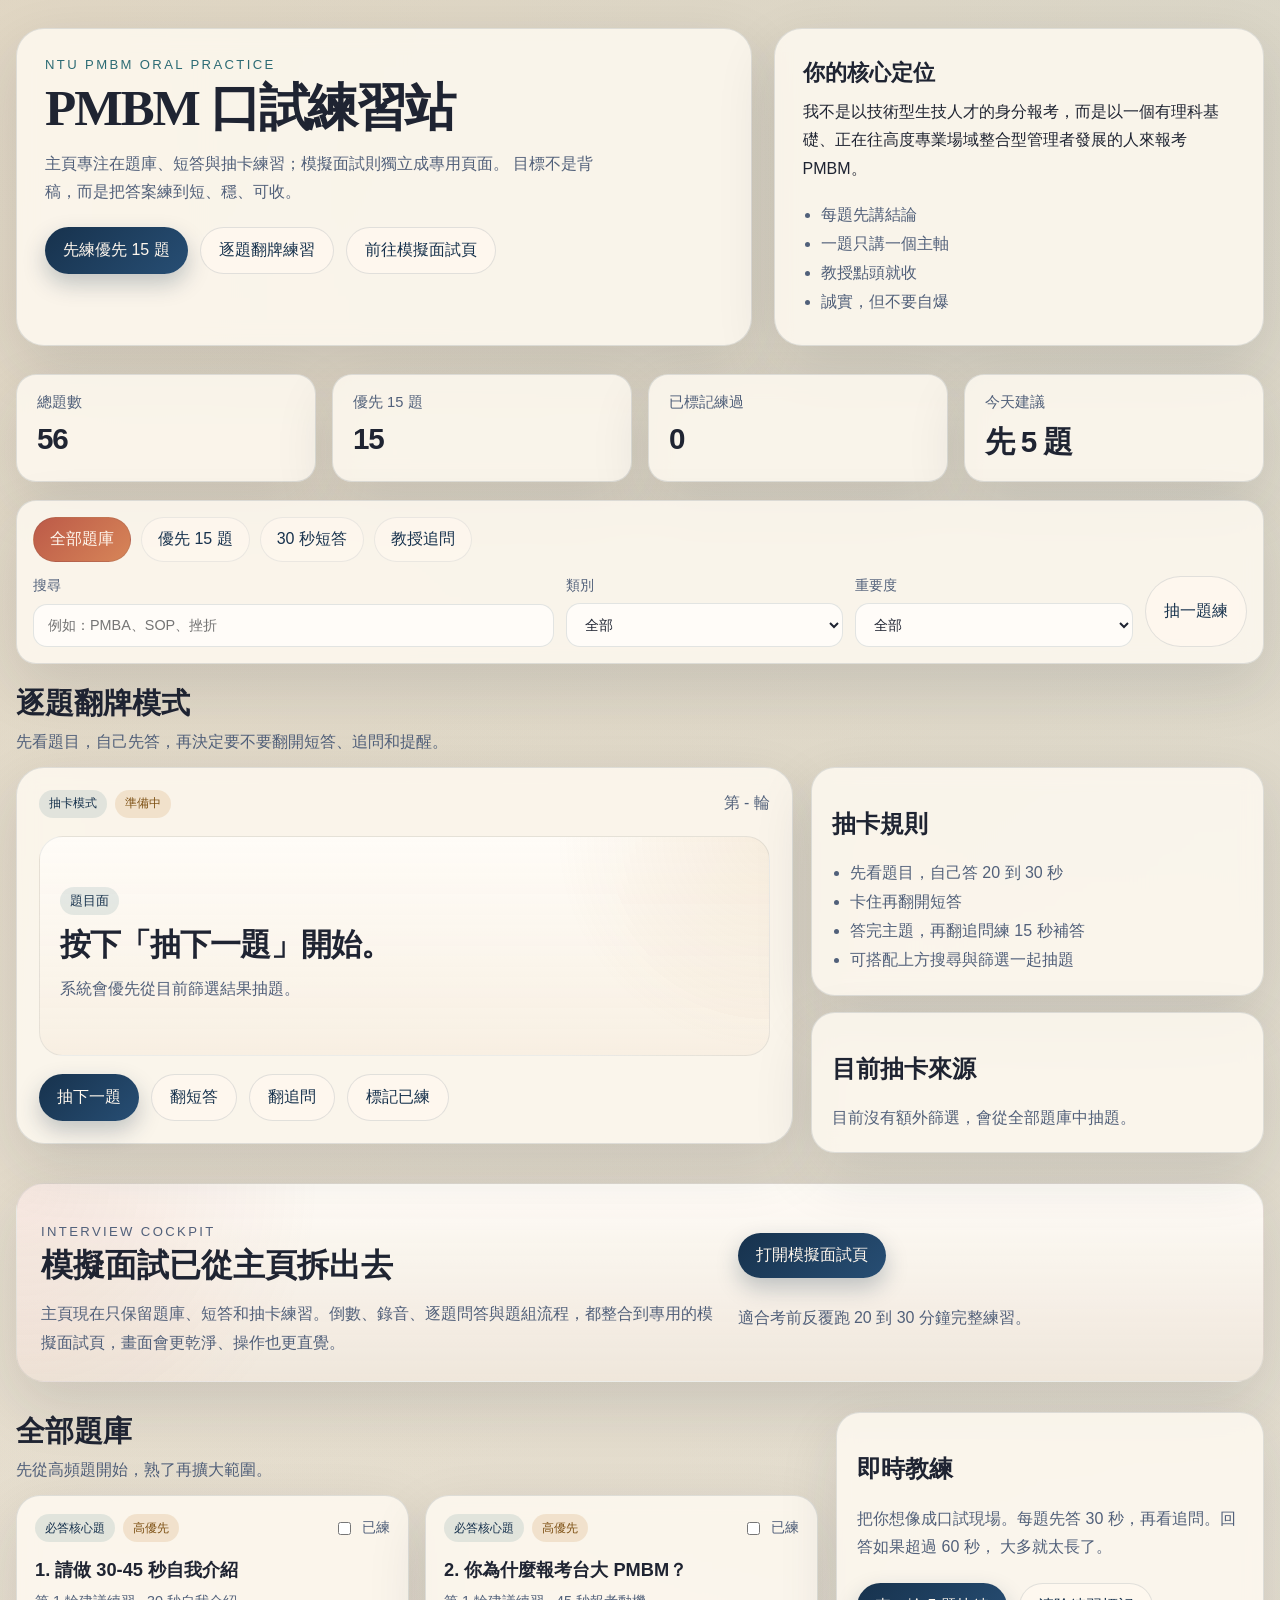
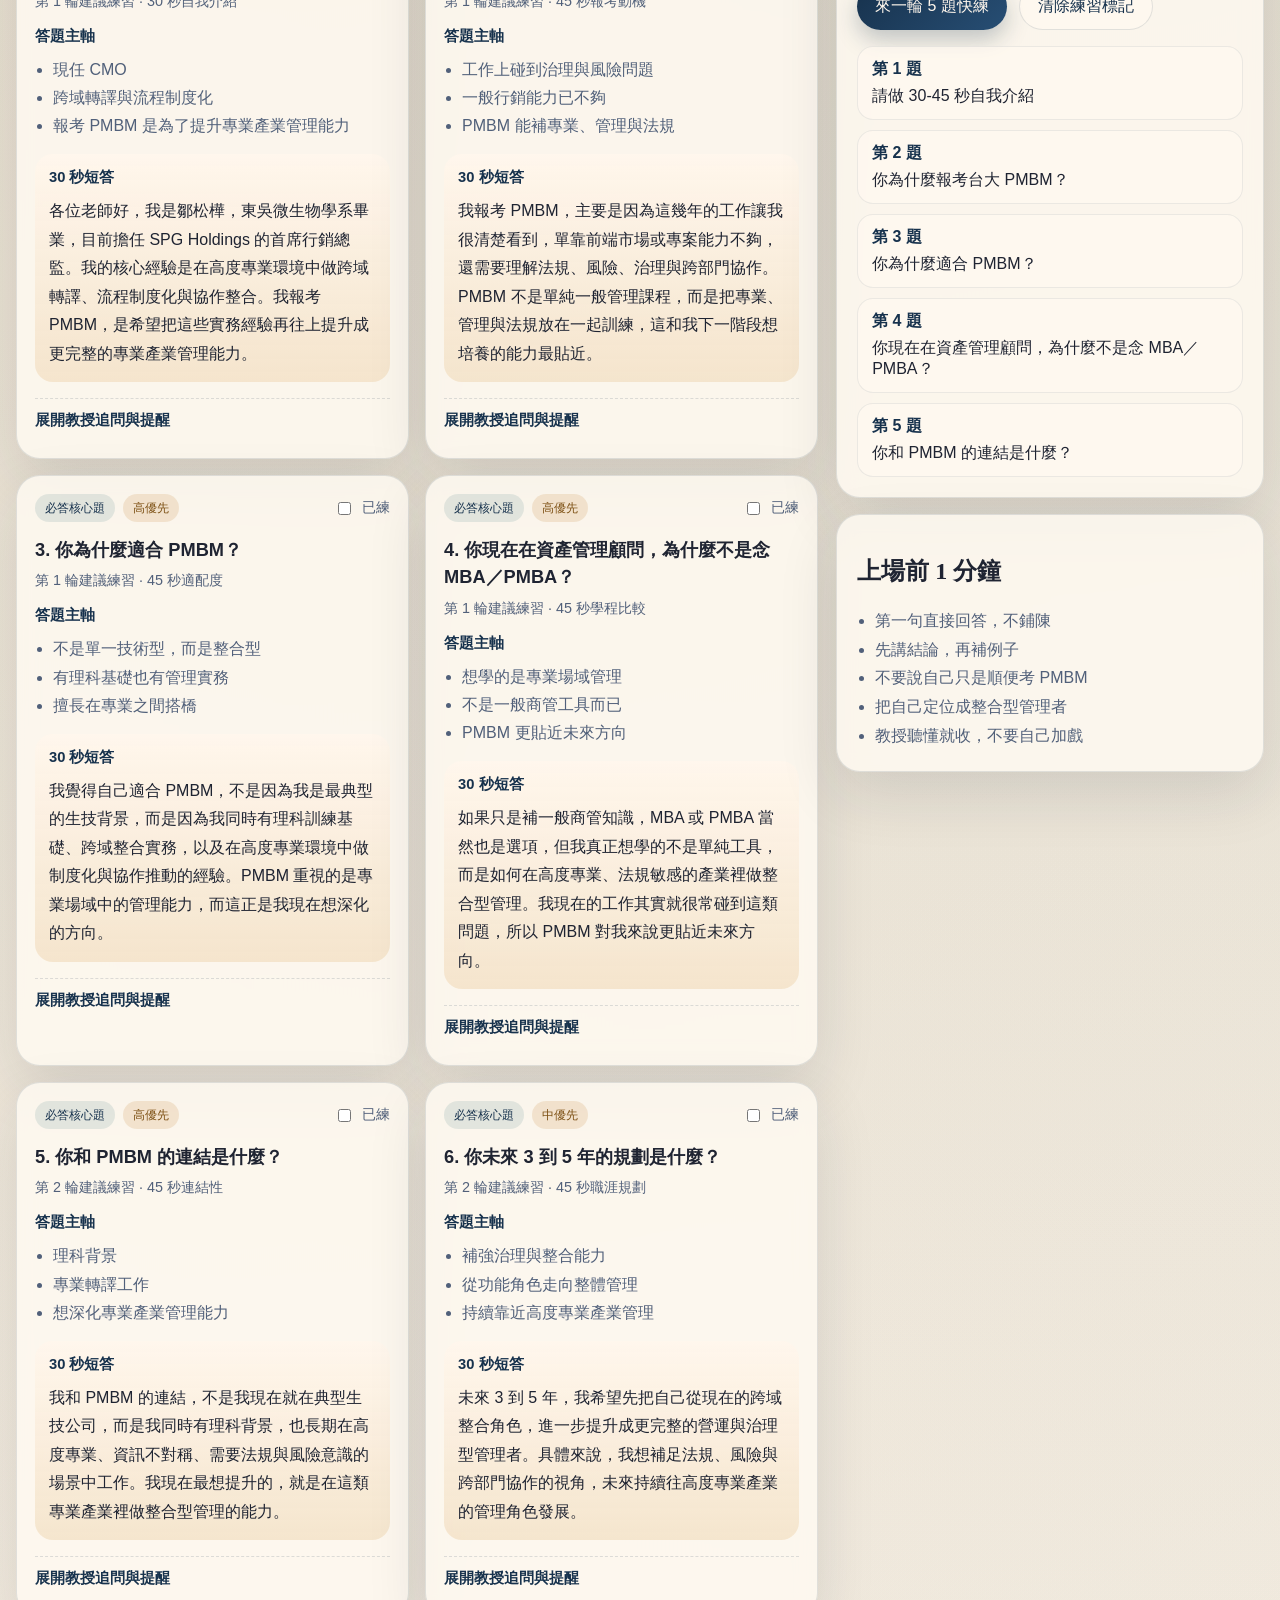
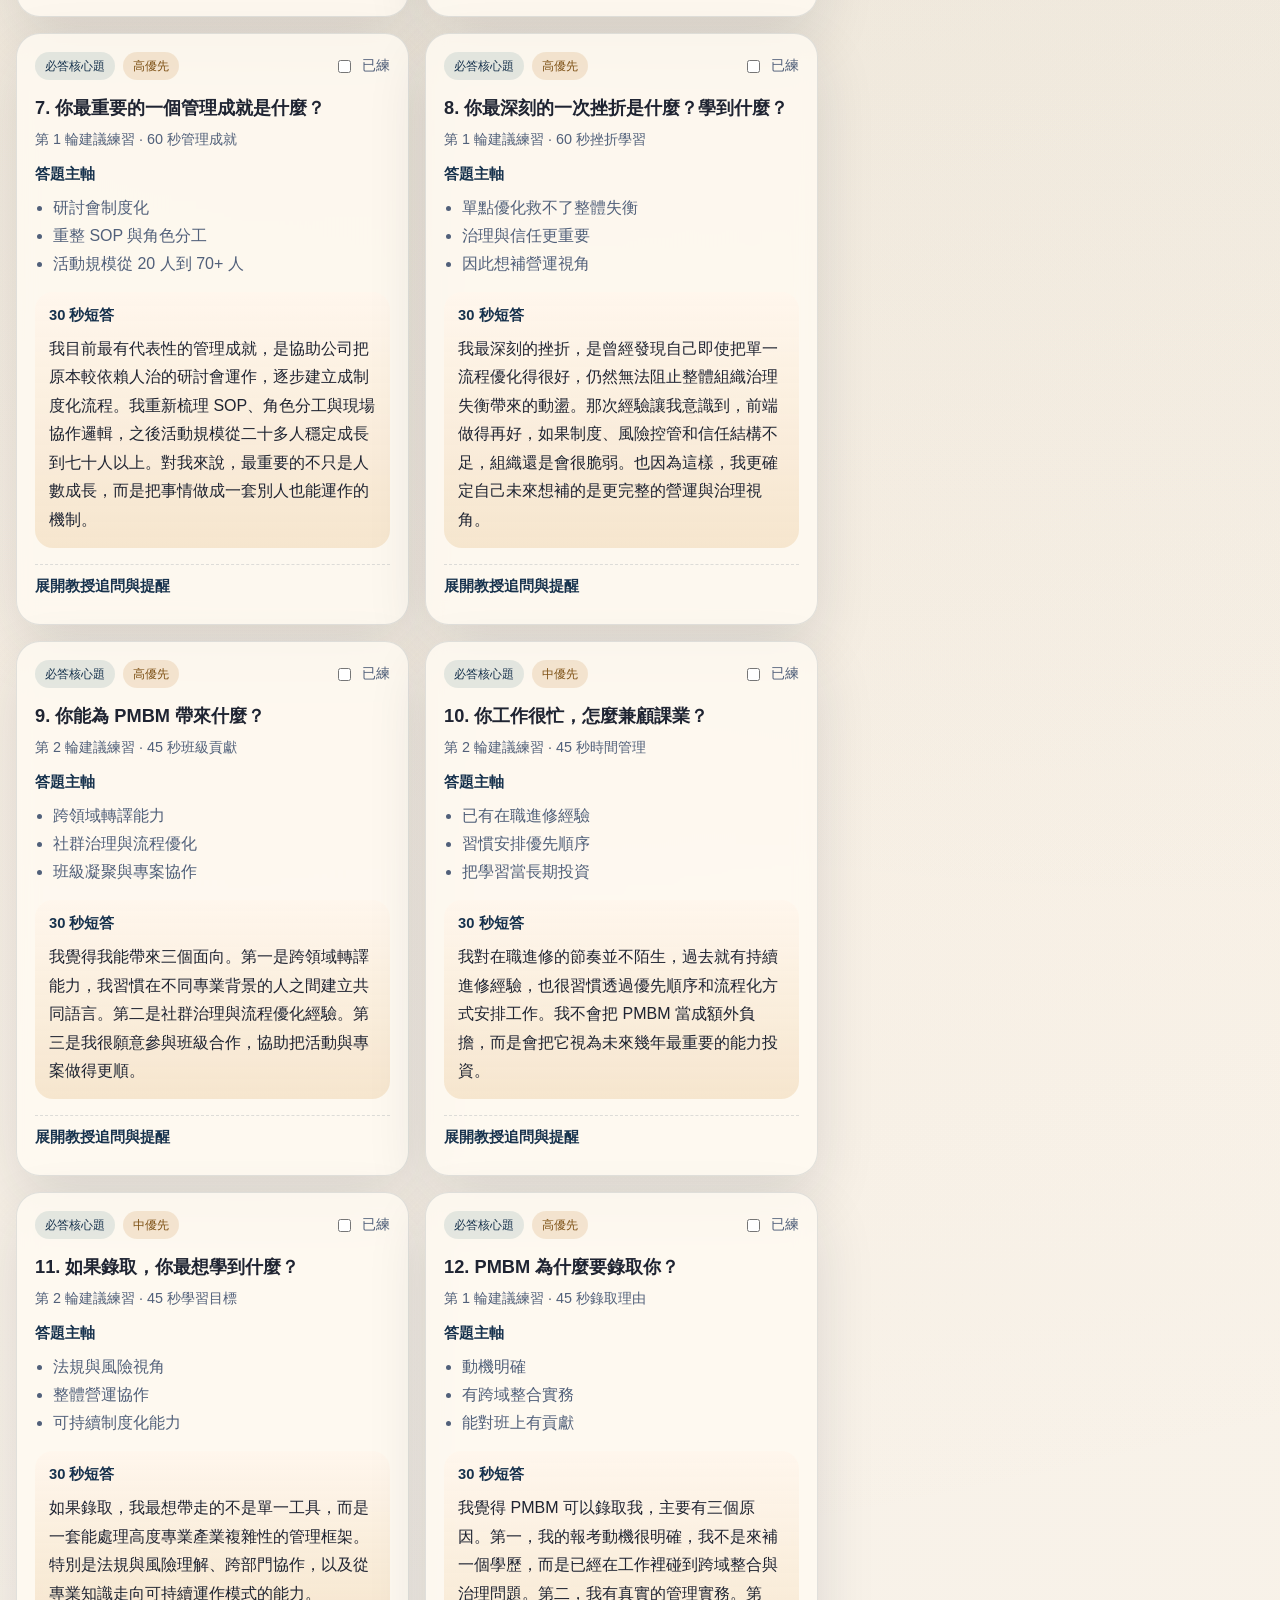
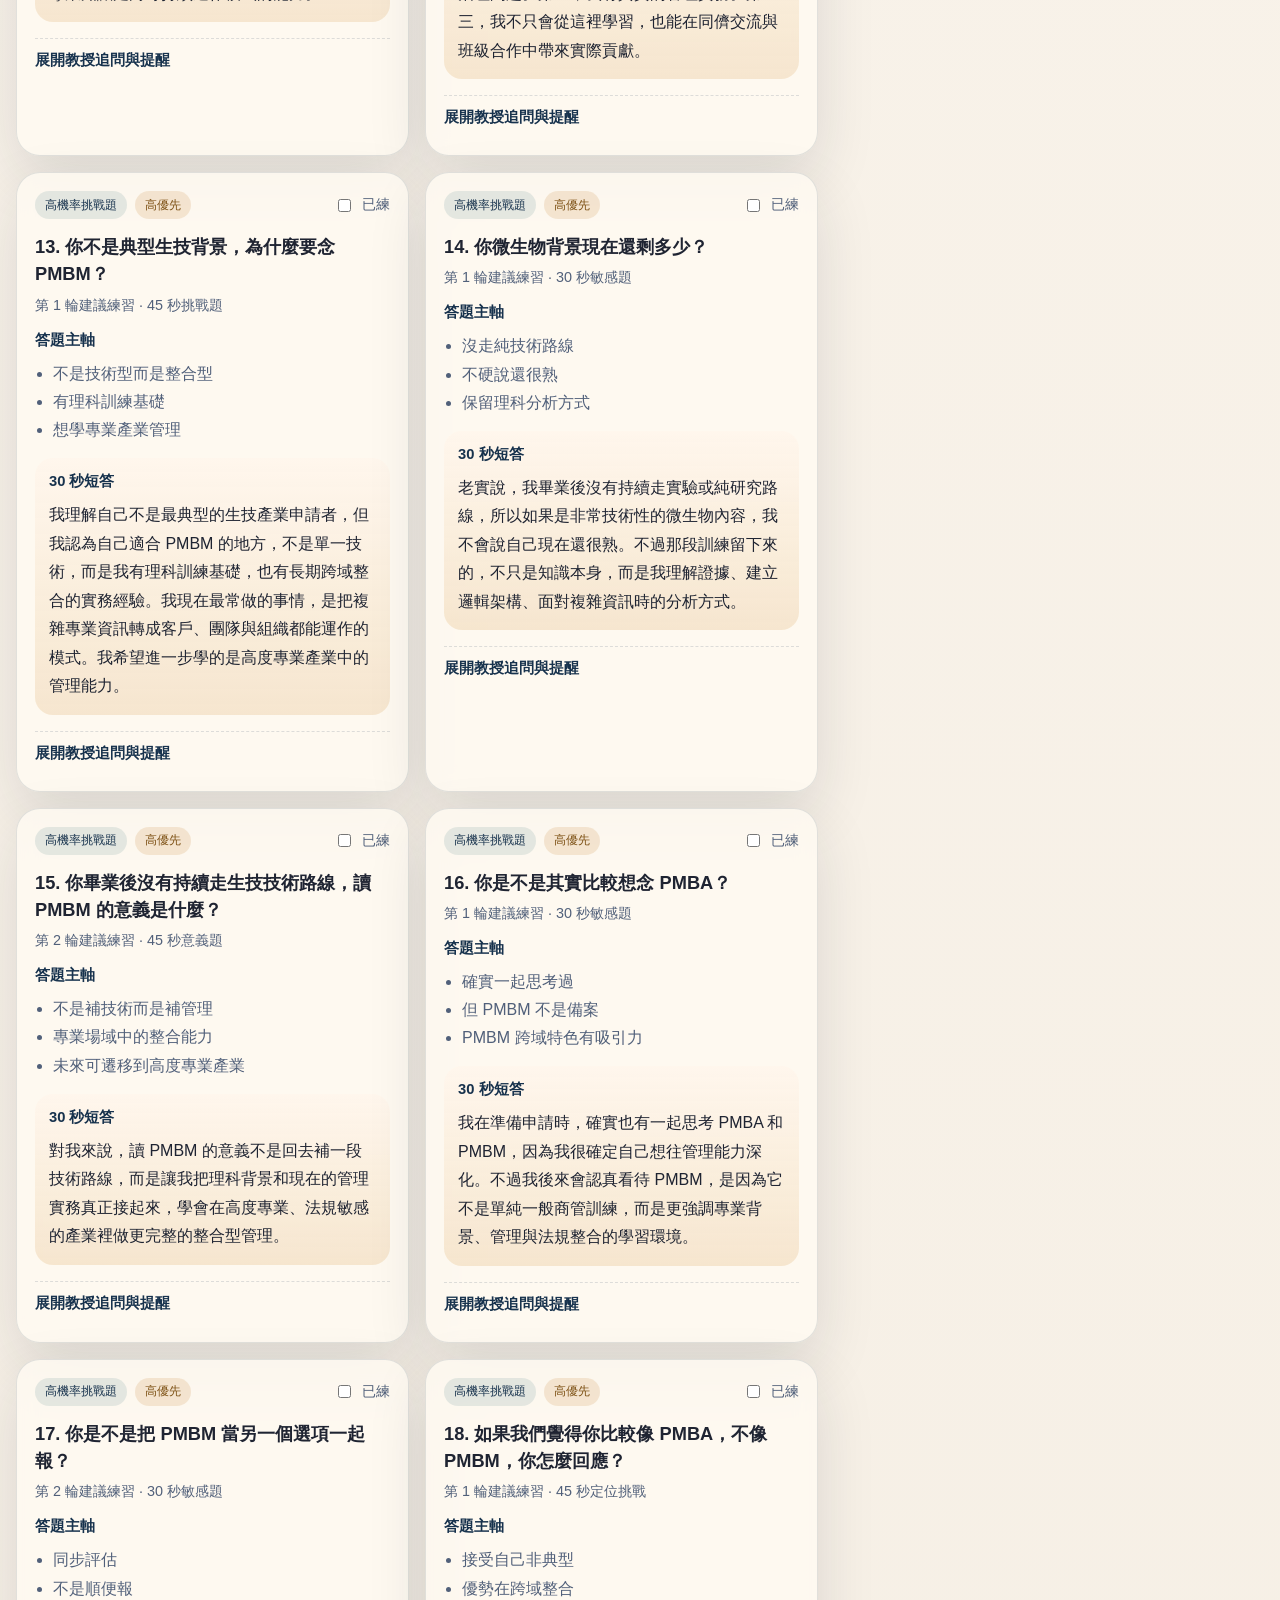
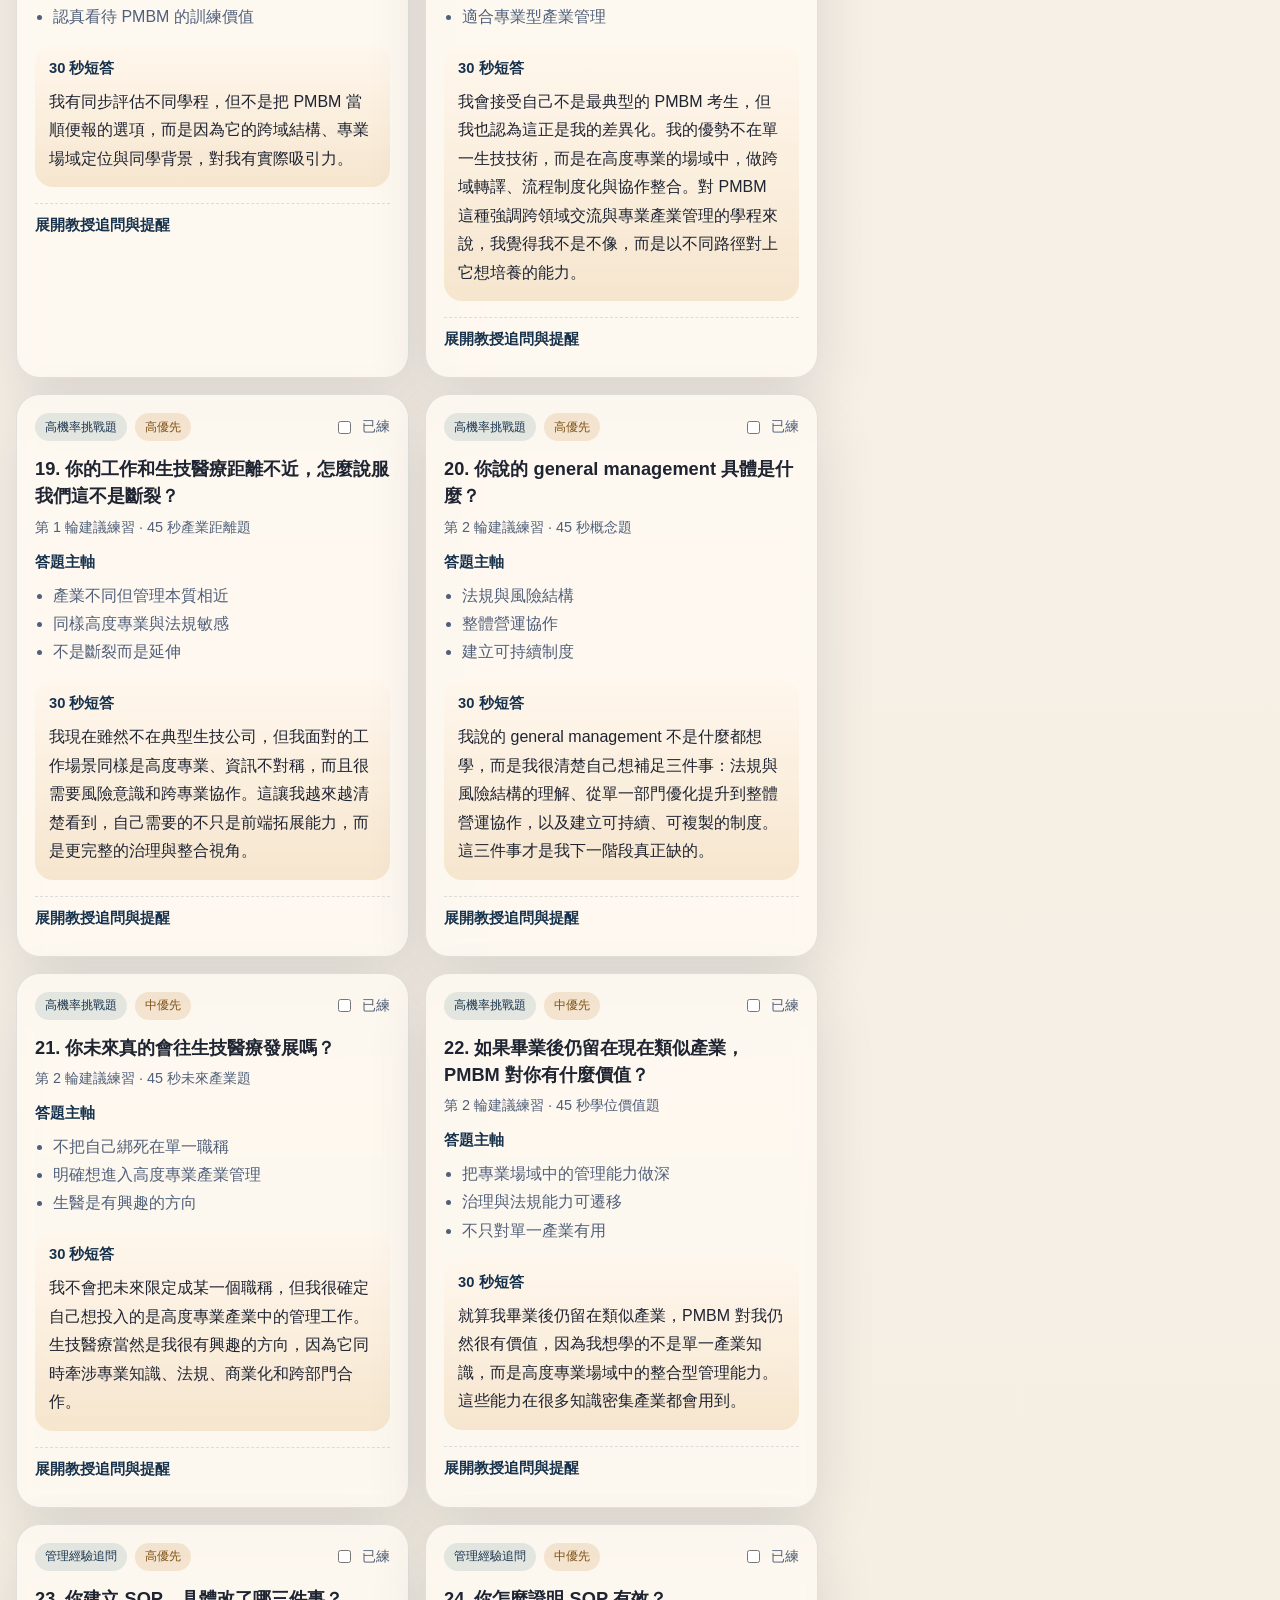
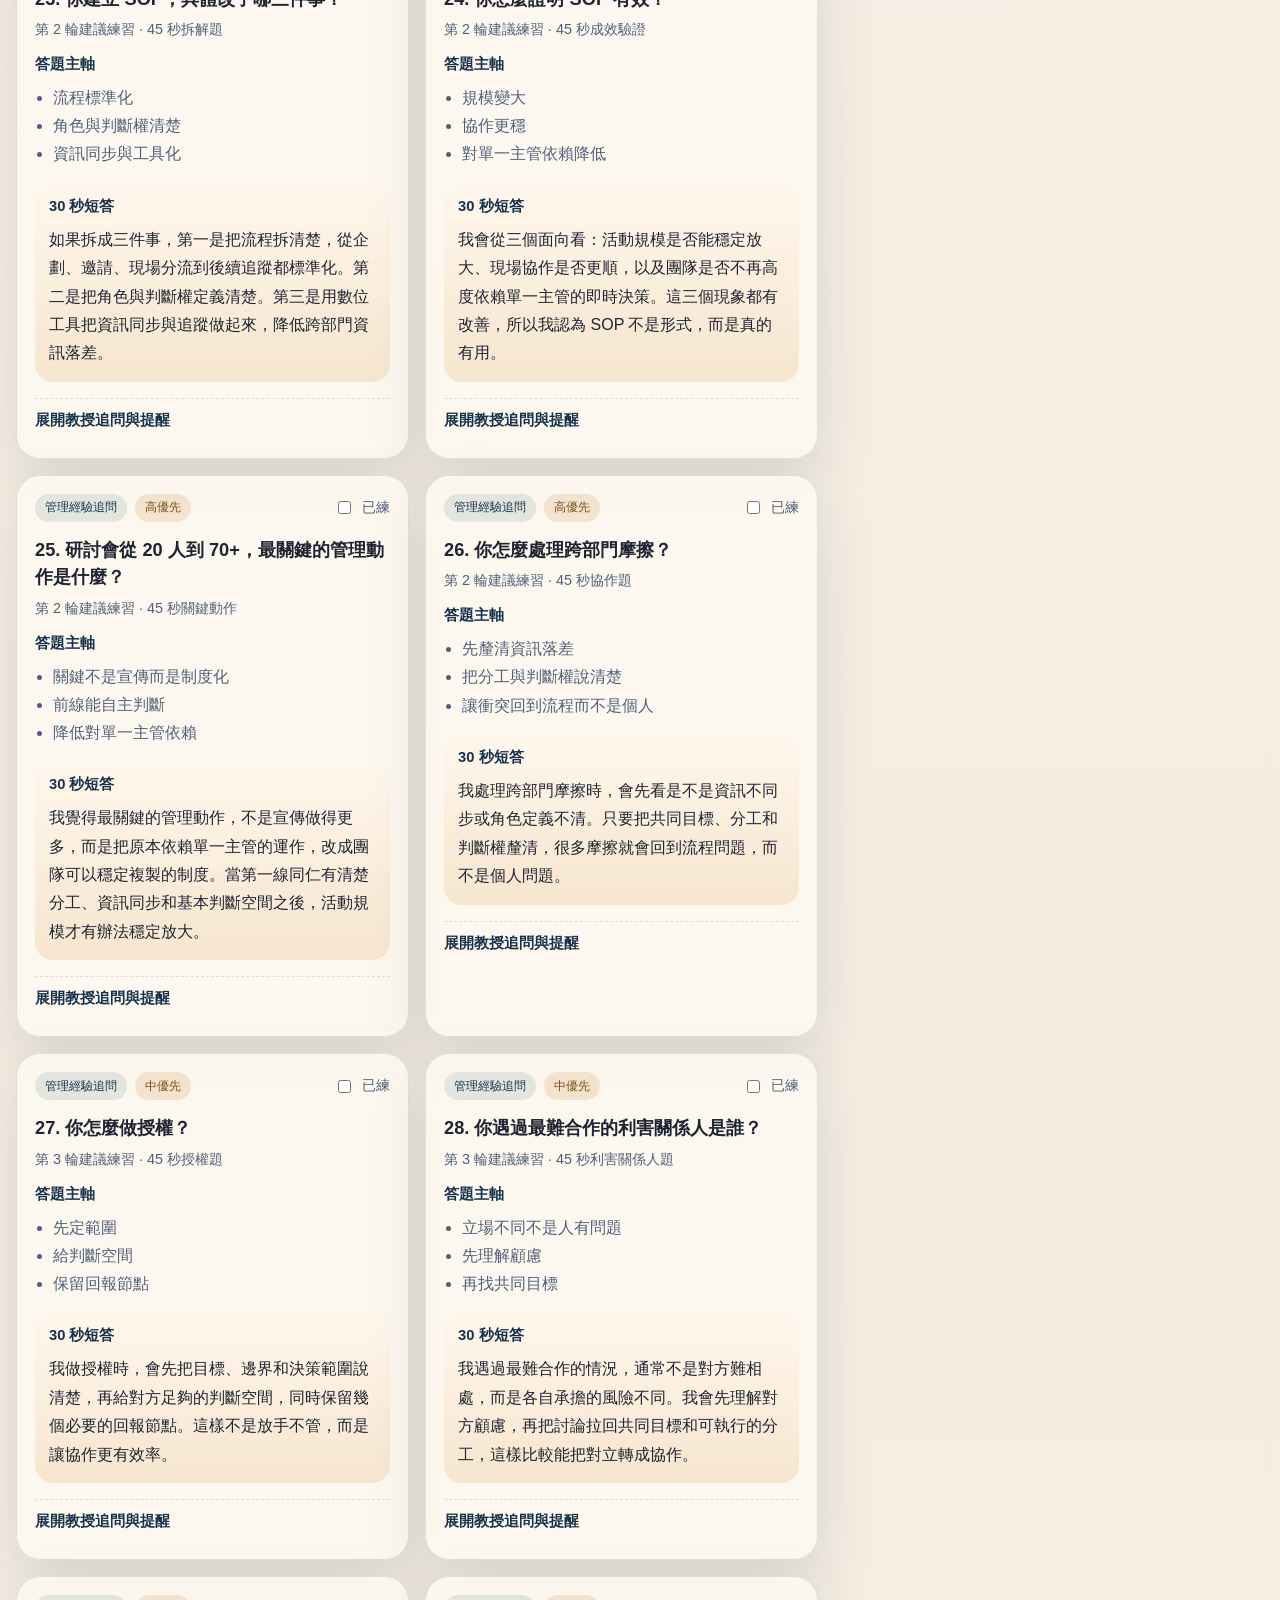
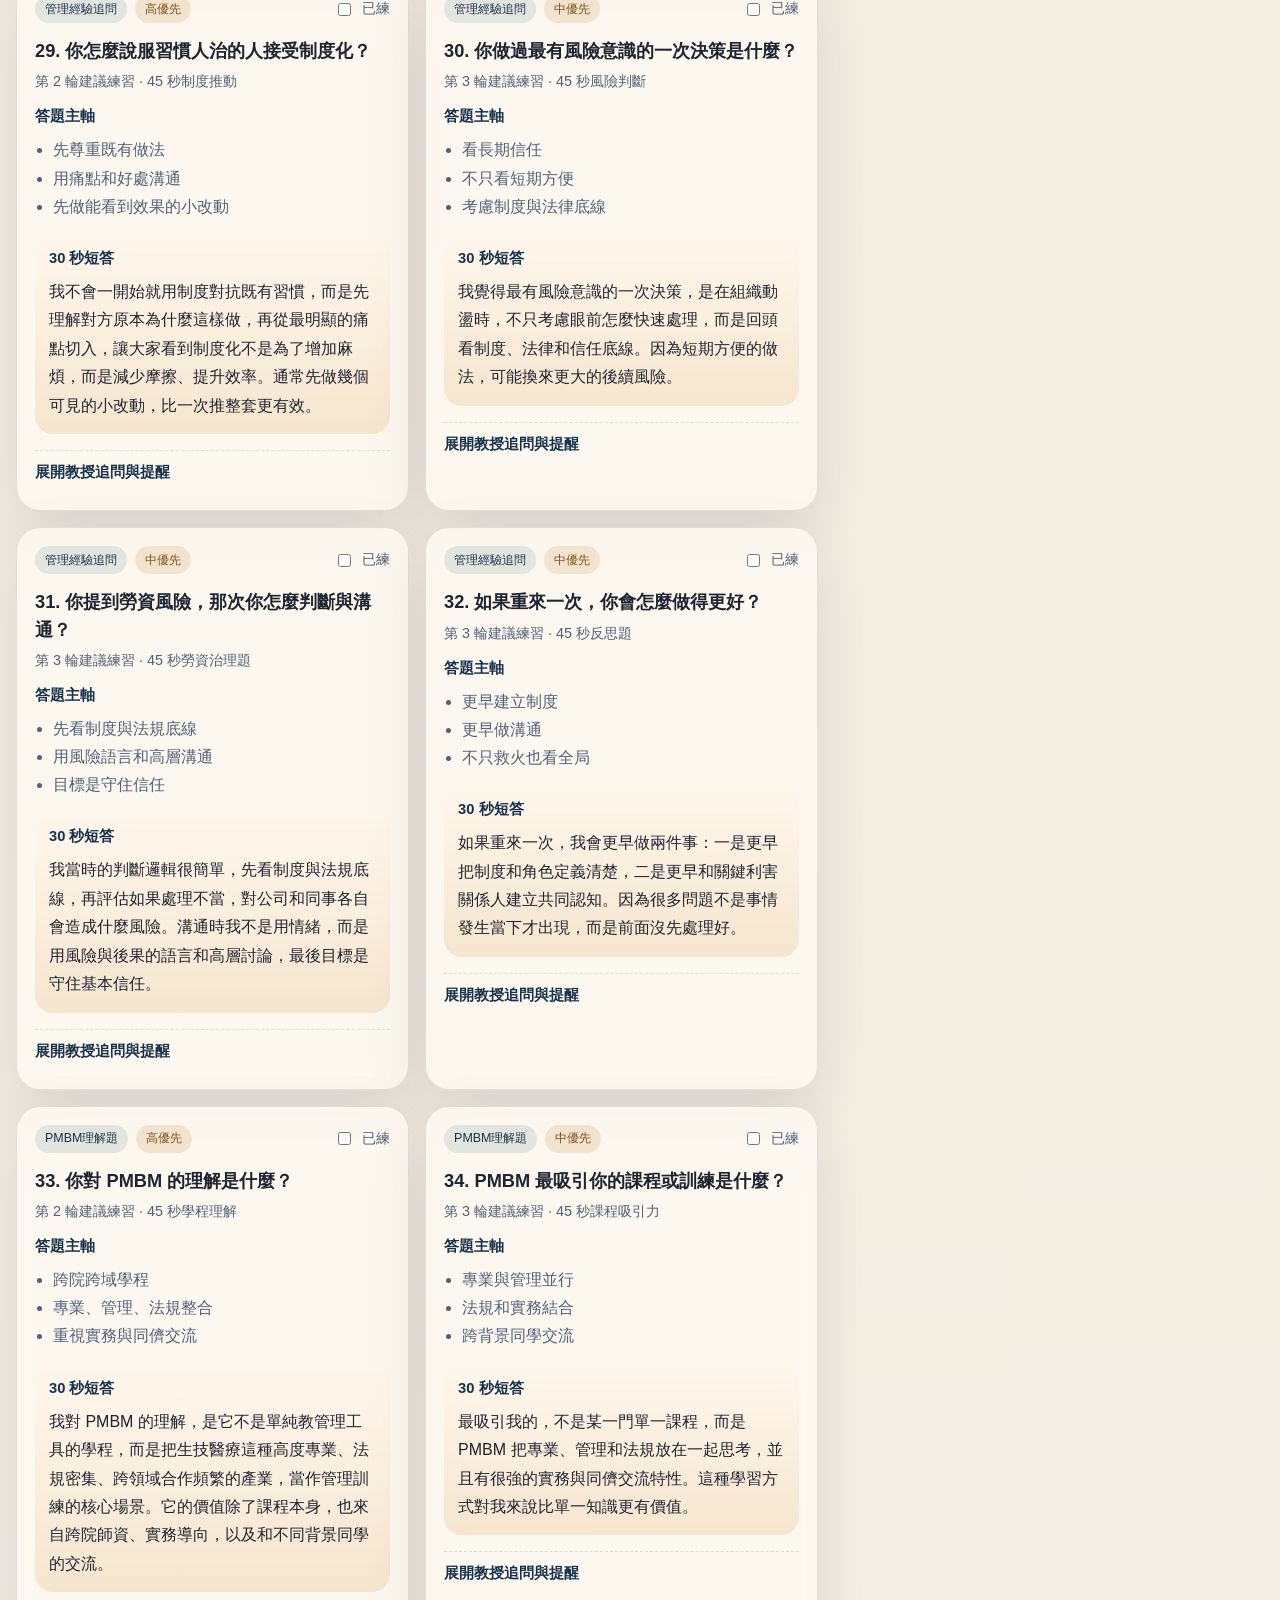
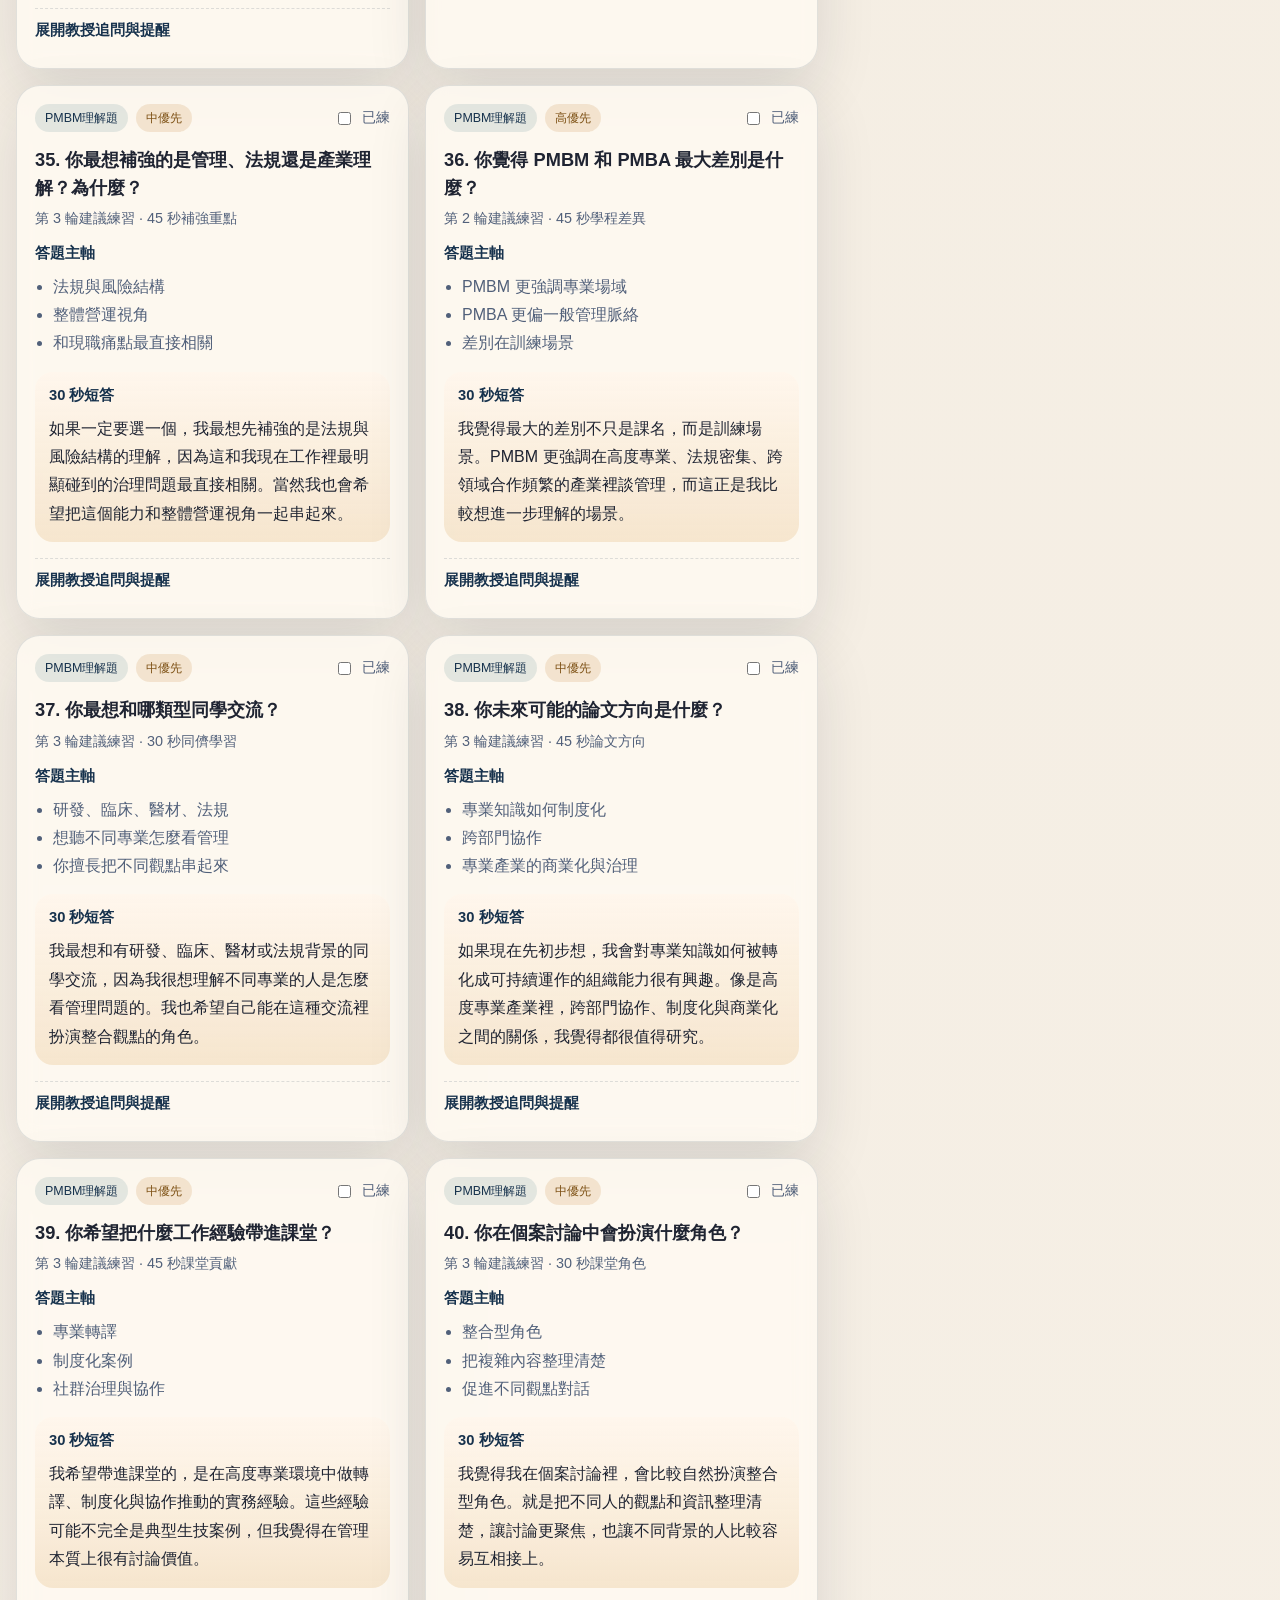
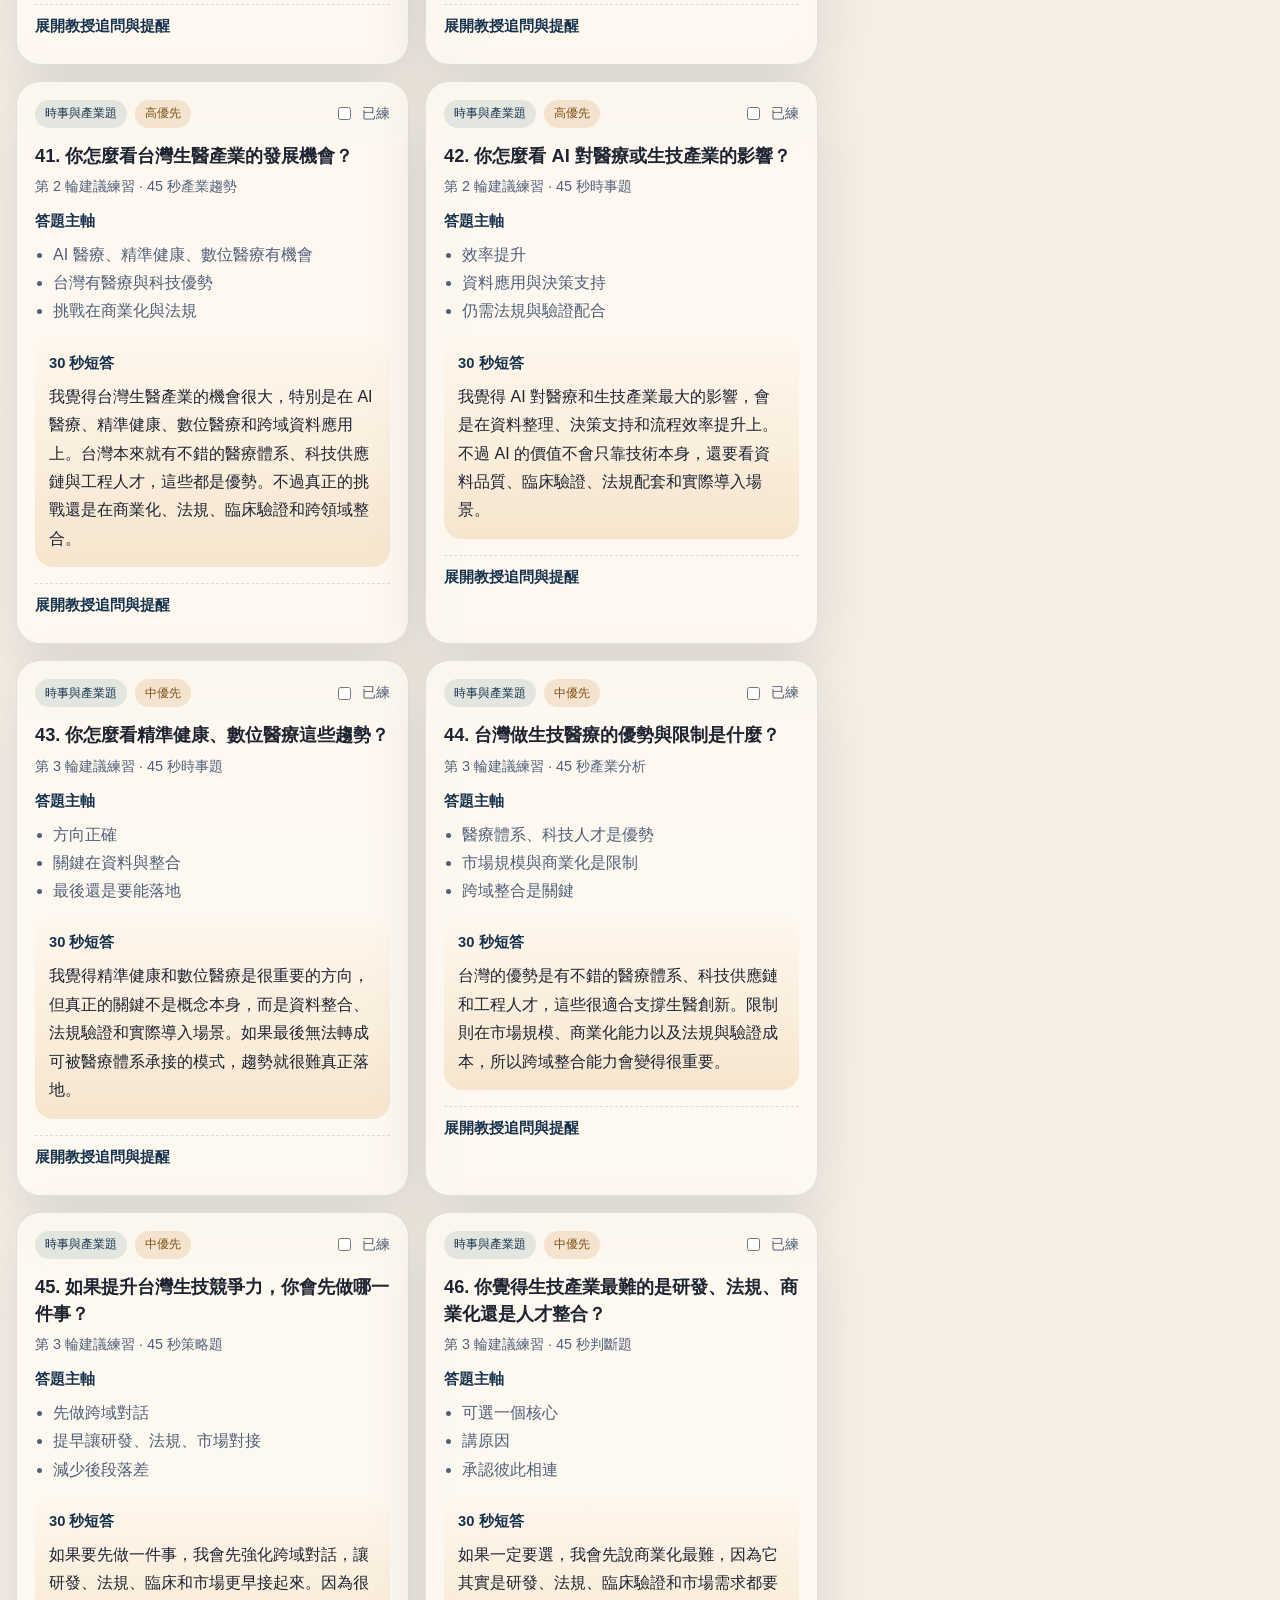
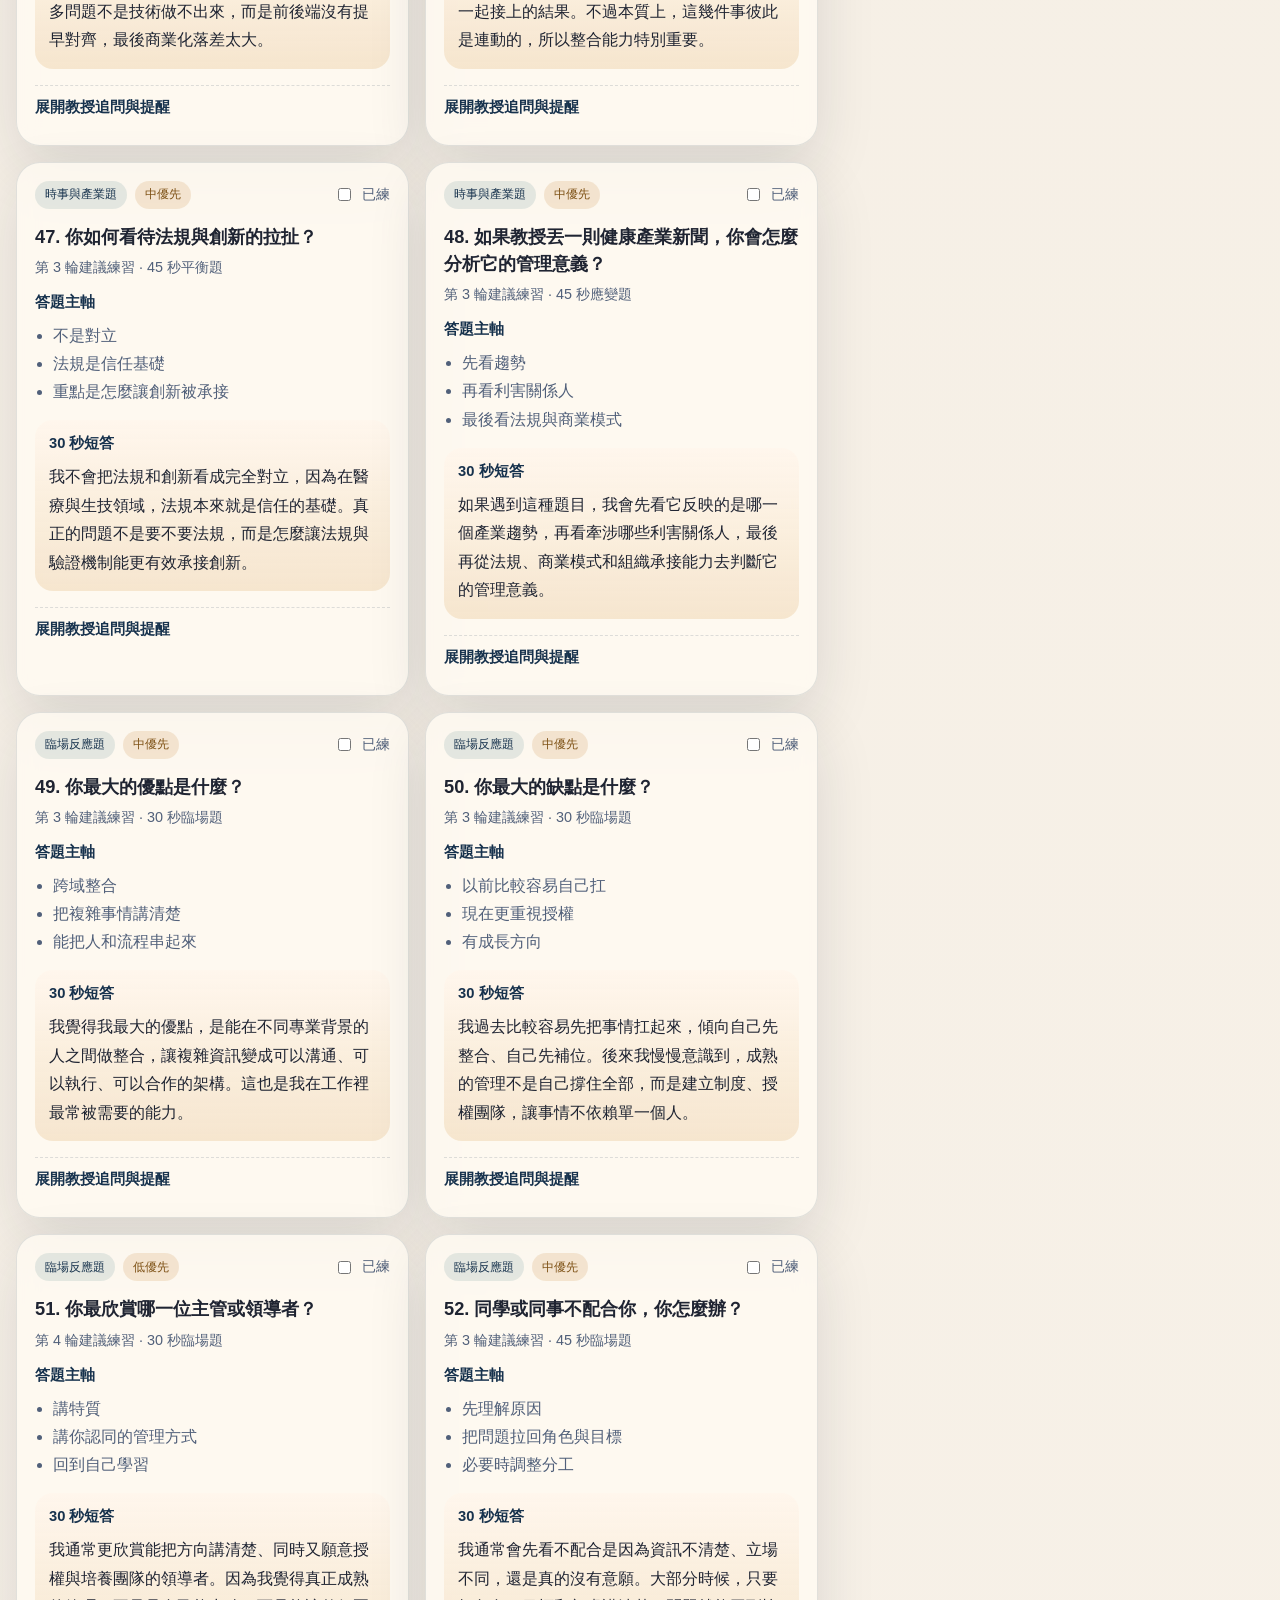
==== index.html @ c3a2c676 "Initial PMBM practice site" ====
<!DOCTYPE html>
<html lang="zh-Hant">
  <head>
    <meta charset="UTF-8" />
    <meta name="viewport" content="width=device-width, initial-scale=1.0" />
    <title>PMBM 口試練習站</title>
    <link rel="stylesheet" href="./styles.css" />
  </head>
  <body>
    <div class="page-shell">
      <header class="hero">
        <div class="hero-copy">
          <p class="eyebrow">NTU PMBM Oral Practice</p>
          <h1>PMBM 口試練習站</h1>
          <p class="hero-text">
            主頁專注在題庫、短答與抽卡練習；模擬面試則獨立成專用頁面。
            目標不是背稿，而是把答案練到短、穩、可收。
          </p>
          <div class="hero-actions">
            <button class="primary-btn" id="jump-priority">先練優先 15 題</button>
            <button class="ghost-btn" id="jump-flip">逐題翻牌練習</button>
            <button class="ghost-btn" id="jump-mock">前往模擬面試頁</button>
          </div>
        </div>

        <section class="hero-panel">
          <h2>你的核心定位</h2>
          <p id="core-positioning">
            我不是以技術型生技人才的身分報考，而是以一個有理科基礎、正在往高度專業場域整合型管理者發展的人來報考 PMBM。
          </p>
          <ul class="micro-checklist">
            <li>每題先講結論</li>
            <li>一題只講一個主軸</li>
            <li>教授點頭就收</li>
            <li>誠實，但不要自爆</li>
          </ul>
        </section>
      </header>

      <main>
        <section class="dashboard">
          <article class="stat-card">
            <span class="stat-label">總題數</span>
            <strong class="stat-value" id="stat-total">0</strong>
          </article>
          <article class="stat-card">
            <span class="stat-label">優先 15 題</span>
            <strong class="stat-value" id="stat-priority">0</strong>
          </article>
          <article class="stat-card">
            <span class="stat-label">已標記練過</span>
            <strong class="stat-value" id="stat-practiced">0</strong>
          </article>
          <article class="stat-card">
            <span class="stat-label">今天建議</span>
            <strong class="stat-value">先 5 題</strong>
          </article>
        </section>

        <section class="control-bar">
          <div class="tabs" id="view-tabs">
            <button class="tab is-active" data-view="all">全部題庫</button>
            <button class="tab" data-view="priority">優先 15 題</button>
            <button class="tab" data-view="drill30">30 秒短答</button>
            <button class="tab" data-view="followup">教授追問</button>
          </div>

          <div class="filters">
            <label class="search-box">
              <span>搜尋</span>
              <input id="search-input" type="search" placeholder="例如：PMBA、SOP、挫折" />
            </label>

            <label class="select-box">
              <span>類別</span>
              <select id="category-filter">
                <option value="all">全部</option>
              </select>
            </label>

            <label class="select-box">
              <span>重要度</span>
              <select id="priority-filter">
                <option value="all">全部</option>
                <option value="高">高</option>
                <option value="中">中</option>
                <option value="低">低</option>
              </select>
            </label>

            <button class="ghost-btn" id="random-question">抽一題練</button>
          </div>
        </section>

        <section class="flip-section" id="flip-section">
          <div class="section-heading">
            <h2>逐題翻牌模式</h2>
            <p>先看題目，自己先答，再決定要不要翻開短答、追問和提醒。</p>
          </div>

          <div class="flip-board">
            <article class="flip-card-panel">
              <div class="flip-card-topline">
                <div class="pills">
                  <span class="pill pill-category" id="flip-category">抽卡模式</span>
                  <span class="pill pill-priority" id="flip-priority">準備中</span>
                </div>
                <span class="flip-round" id="flip-round">第 - 輪</span>
              </div>

              <div class="flip-card-stack">
                <div class="flip-card-face flip-card-face--question">
                  <span class="flip-label">題目面</span>
                  <h3 id="flip-prompt">按下「抽下一題」開始。</h3>
                  <p class="flip-meta" id="flip-answer-type">系統會優先從目前篩選結果抽題。</p>
                </div>

                <div class="flip-card-face" id="flip-answer-panel" hidden>
                  <span class="flip-label">短答面</span>
                  <p id="flip-short-answer">抽到題目後，先自己答 20 到 30 秒，再翻開參考答案。</p>
                </div>

                <div class="flip-card-face" id="flip-followup-panel" hidden>
                  <span class="flip-label">追問面</span>
                  <div id="flip-followup-list" class="followup-list"></div>
                </div>
              </div>

              <div class="flip-actions">
                <button class="primary-btn" id="flip-draw">抽下一題</button>
                <button class="ghost-btn" id="flip-reveal-answer">翻短答</button>
                <button class="ghost-btn" id="flip-reveal-followup">翻追問</button>
                <button class="ghost-btn" id="flip-mark-practiced">標記已練</button>
              </div>
            </article>

            <aside class="flip-side-panel">
              <section class="coach-card">
                <h2>抽卡規則</h2>
                <ul class="micro-checklist">
                  <li>先看題目，自己答 20 到 30 秒</li>
                  <li>卡住再翻開短答</li>
                  <li>答完主題，再翻追問練 15 秒補答</li>
                  <li>可搭配上方搜尋與篩選一起抽題</li>
                </ul>
              </section>

              <section class="coach-card">
                <h2>目前抽卡來源</h2>
                <p id="flip-source-hint">
                  目前會依照你上方的搜尋、類別與重要度條件抽題；如果沒有條件，就從全部題庫中抽。
                </p>
              </section>
            </aside>
          </div>
        </section>

        <section class="mock-cta-section">
          <article class="mock-cta-card">
            <div>
              <p class="eyebrow">Interview Cockpit</p>
              <h2>模擬面試已從主頁拆出去</h2>
              <p>
                主頁現在只保留題庫、短答和抽卡練習。倒數、錄音、逐題問答與題組流程，都整合到專用的模擬面試頁，畫面會更乾淨、操作也更直覺。
              </p>
            </div>
            <div class="mock-cta-actions">
              <a class="primary-btn mock-link-btn" href="./mock-interview.html">打開模擬面試頁</a>
              <p>適合考前反覆跑 20 到 30 分鐘完整練習。</p>
            </div>
          </article>
        </section>

        <section class="practice-layout">
          <div class="question-column">
            <div class="section-heading">
              <h2 id="list-title">全部題庫</h2>
              <p id="list-subtitle">先從高頻題開始，熟了再擴大範圍。</p>
            </div>
            <div class="question-grid" id="question-list"></div>
          </div>

          <aside class="coach-column">
            <section class="coach-card sticky">
              <h2>即時教練</h2>
              <p>
                把你想像成口試現場。每題先答 30 秒，再看追問。回答如果超過 60 秒，
                大多就太長了。
              </p>

              <div class="coach-actions">
                <button class="primary-btn" id="start-quick-drill">來一輪 5 題快練</button>
                <button class="ghost-btn" id="clear-progress">清除練習標記</button>
              </div>

              <div class="quick-plan" id="quick-plan"></div>
            </section>

            <section class="coach-card">
              <h2>上場前 1 分鐘</h2>
              <ul class="micro-checklist">
                <li>第一句直接回答，不鋪陳</li>
                <li>先講結論，再補例子</li>
                <li>不要說自己只是順便考 PMBM</li>
                <li>把自己定位成整合型管理者</li>
                <li>教授聽懂就收，不要自己加戲</li>
              </ul>
            </section>
          </aside>
        </section>

      </main>
    </div>

    <template id="question-card-template">
      <article class="question-card">
        <div class="question-topline">
          <div class="pills">
            <span class="pill pill-category"></span>
            <span class="pill pill-priority"></span>
          </div>
          <label class="practice-toggle">
            <input type="checkbox" />
            <span>已練</span>
          </label>
        </div>

        <h3 class="question-title"></h3>
        <p class="question-meta"></p>

        <div class="answer-block">
          <h4>答題主軸</h4>
          <ul class="key-points"></ul>
        </div>

        <div class="answer-block answer-block--accent">
          <h4>30 秒短答</h4>
          <p class="short-answer"></p>
        </div>

        <details class="details-panel">
          <summary>展開教授追問與提醒</summary>
          <div class="followup-list"></div>
          <div class="notes-wrap">
            <label>我的練習筆記</label>
            <textarea rows="4" placeholder="記下你容易卡住的地方"></textarea>
          </div>
        </details>
      </article>
    </template>

    <script src="./app.js"></script>
  </body>
</html>
---- styles.css ----
:root {
  --bg: #f4ede2;
  --bg-deep: #d8c3a5;
  --surface: rgba(255, 250, 242, 0.82);
  --surface-strong: #fff8ef;
  --ink: #1f2432;
  --ink-soft: #51607a;
  --navy: #17324d;
  --amber: #bf7f2f;
  --amber-soft: #efd7b4;
  --teal: #2c6b74;
  --coral: #bc5a48;
  --line: rgba(23, 50, 77, 0.12);
  --shadow: 0 22px 60px rgba(26, 34, 46, 0.12);
  --radius-lg: 28px;
  --radius-md: 20px;
  --radius-sm: 14px;
}

* {
  box-sizing: border-box;
}

html {
  scroll-behavior: smooth;
}

body {
  margin: 0;
  color: var(--ink);
  font-family: "Avenir Next", "PingFang TC", "Noto Sans TC", sans-serif;
  background:
    radial-gradient(circle at top left, rgba(191, 127, 47, 0.18), transparent 28%),
    radial-gradient(circle at top right, rgba(44, 107, 116, 0.14), transparent 24%),
    linear-gradient(180deg, #fcf7f0 0%, var(--bg) 52%, #f7f1e8 100%);
}

button,
input,
select,
textarea {
  font: inherit;
}

.page-shell {
  width: min(1400px, calc(100vw - 32px));
  margin: 0 auto;
  padding: 28px 0 64px;
}

.hero {
  display: grid;
  grid-template-columns: 1.35fr 0.9fr;
  gap: 22px;
  align-items: stretch;
  margin-bottom: 28px;
}

.hero-copy,
.hero-panel,
.stat-card,
.control-bar,
.question-card,
.coach-card,
.timer-card,
.station-card {
  backdrop-filter: blur(10px);
  background: var(--surface);
  border: 1px solid var(--line);
  box-shadow: var(--shadow);
}

.hero-copy,
.hero-panel {
  border-radius: var(--radius-lg);
  padding: 28px;
}

.eyebrow {
  margin: 0 0 12px;
  color: var(--teal);
  font-size: 0.82rem;
  letter-spacing: 0.18em;
  text-transform: uppercase;
}

.hero h1,
.section-heading h2,
.coach-card h2,
.timer-card span,
.station-card h4 {
  font-family: "Iowan Old Style", "Palatino Linotype", "Book Antiqua", serif;
}

.hero h1 {
  margin: 0;
  font-size: clamp(2.2rem, 4vw, 4.1rem);
  line-height: 0.94;
  letter-spacing: -0.04em;
}

.hero-text {
  max-width: 65ch;
  margin: 18px 0 0;
  color: var(--ink-soft);
  line-height: 1.72;
}

.hero-actions,
.coach-actions,
.timer-actions {
  display: flex;
  flex-wrap: wrap;
  gap: 12px;
  margin-top: 22px;
}

.primary-btn,
.ghost-btn,
.tab {
  border-radius: 999px;
  border: none;
  cursor: pointer;
  transition: transform 150ms ease, box-shadow 150ms ease, background 150ms ease;
}

.primary-btn,
.ghost-btn {
  padding: 12px 18px;
}

.primary-btn {
  color: #fff7ed;
  background: linear-gradient(135deg, var(--navy), #274e74);
  box-shadow: 0 10px 22px rgba(23, 50, 77, 0.25);
}

.ghost-btn {
  color: var(--navy);
  background: rgba(255, 248, 239, 0.7);
  border: 1px solid rgba(23, 50, 77, 0.12);
}

.primary-btn:hover,
.ghost-btn:hover,
.tab:hover,
.question-card:hover,
.station-card:hover {
  transform: translateY(-2px);
}

.hero-panel h2 {
  margin: 0 0 10px;
  font-size: 1.4rem;
}

#core-positioning {
  margin: 0;
  color: var(--ink);
  line-height: 1.78;
}

.micro-checklist {
  margin: 18px 0 0;
  padding-left: 18px;
  color: var(--ink-soft);
  line-height: 1.8;
}

.dashboard {
  display: grid;
  grid-template-columns: repeat(4, minmax(0, 1fr));
  gap: 16px;
  margin-bottom: 18px;
}

.stat-card {
  border-radius: 20px;
  padding: 18px 20px;
}

.stat-label {
  display: block;
  color: var(--ink-soft);
  font-size: 0.92rem;
}

.stat-value {
  display: block;
  margin-top: 10px;
  font-size: 1.85rem;
  letter-spacing: -0.04em;
}

.control-bar {
  border-radius: var(--radius-md);
  padding: 16px;
  margin-bottom: 20px;
}

.tabs {
  display: flex;
  flex-wrap: wrap;
  gap: 10px;
  margin-bottom: 14px;
}

.tab {
  padding: 11px 16px;
  color: var(--navy);
  background: rgba(255, 248, 239, 0.64);
  border: 1px solid rgba(23, 50, 77, 0.08);
}

.tab.is-active {
  color: #fff8ef;
  background: linear-gradient(135deg, var(--coral), #d78558);
}

.filters {
  display: grid;
  grid-template-columns: 1.5fr 0.8fr 0.8fr auto;
  gap: 12px;
}

.search-box,
.select-box {
  display: grid;
  gap: 8px;
  color: var(--ink-soft);
  font-size: 0.9rem;
}

.search-box input,
.select-box select,
.notes-wrap textarea {
  width: 100%;
  border-radius: 14px;
  border: 1px solid rgba(23, 50, 77, 0.12);
  background: rgba(255, 253, 249, 0.92);
  padding: 12px 14px;
  color: var(--ink);
}

.practice-layout {
  display: grid;
  grid-template-columns: 1.35fr 0.72fr;
  gap: 18px;
  align-items: start;
}

.section-heading {
  margin-bottom: 14px;
}

.section-heading h2 {
  margin: 0;
  font-size: 1.8rem;
}

.section-heading p {
  margin: 8px 0 0;
  color: var(--ink-soft);
}

.question-grid {
  display: grid;
  grid-template-columns: repeat(2, minmax(0, 1fr));
  gap: 16px;
}

.question-card {
  border-radius: 24px;
  padding: 18px;
}

.question-topline,
.station-topline,
.timer-header {
  display: flex;
  justify-content: space-between;
  align-items: center;
  gap: 12px;
}

.pills {
  display: flex;
  flex-wrap: wrap;
  gap: 8px;
}

.pill {
  display: inline-flex;
  align-items: center;
  justify-content: center;
  min-height: 28px;
  padding: 4px 10px;
  border-radius: 999px;
  font-size: 0.78rem;
}

.pill-category {
  color: var(--navy);
  background: rgba(44, 107, 116, 0.12);
}

.pill-priority {
  color: #7c4f13;
  background: rgba(191, 127, 47, 0.16);
}

.practice-toggle {
  display: inline-flex;
  align-items: center;
  gap: 8px;
  color: var(--ink-soft);
  font-size: 0.86rem;
}

.question-title {
  margin: 14px 0 8px;
  font-size: 1.14rem;
  line-height: 1.5;
}

.question-meta {
  margin: 0 0 16px;
  color: var(--ink-soft);
  font-size: 0.9rem;
}

.answer-block {
  margin-top: 14px;
}

.answer-block h4,
.details-panel summary {
  margin: 0 0 10px;
  color: var(--navy);
  font-size: 0.92rem;
  font-weight: 700;
}

.answer-block--accent {
  padding: 14px;
  border-radius: 18px;
  background: linear-gradient(180deg, rgba(255, 246, 236, 0.92), rgba(239, 215, 180, 0.56));
}

.key-points {
  margin: 0;
  padding-left: 18px;
  color: var(--ink-soft);
  line-height: 1.76;
}

.short-answer {
  margin: 0;
  line-height: 1.78;
}

.details-panel {
  margin-top: 16px;
  border-top: 1px dashed rgba(23, 50, 77, 0.14);
  padding-top: 12px;
}

.details-panel summary {
  cursor: pointer;
  list-style: none;
}

.details-panel summary::-webkit-details-marker {
  display: none;
}

.followup-list {
  display: grid;
  gap: 12px;
  margin-top: 12px;
}

.followup-item {
  padding: 12px 14px;
  border-radius: 16px;
  background: rgba(217, 234, 247, 0.5);
}

.followup-item strong {
  display: block;
  margin-bottom: 6px;
  color: var(--navy);
}

.notes-wrap {
  margin-top: 14px;
  display: grid;
  gap: 8px;
}

.coach-column {
  display: grid;
  gap: 16px;
}

.coach-card,
.timer-card {
  border-radius: 24px;
  padding: 20px;
}

.coach-card p,
.station-style,
.station-tip,
.followup-item p {
  margin: 0;
  color: var(--ink-soft);
  line-height: 1.74;
}

.sticky {
  position: sticky;
  top: 18px;
}

.quick-plan {
  display: grid;
  gap: 10px;
  margin-top: 16px;
}

.quick-plan-item {
  padding: 12px 14px;
  border-radius: 16px;
  background: rgba(255, 248, 239, 0.7);
  border: 1px solid rgba(23, 50, 77, 0.08);
}

.quick-plan-item strong {
  display: block;
  margin-bottom: 6px;
  color: var(--navy);
}

.simulation-section {
  margin-top: 36px;
}

.flip-section {
  margin-bottom: 30px;
}

.flip-board {
  display: grid;
  grid-template-columns: 1.2fr 0.7fr;
  gap: 18px;
  align-items: start;
}

.flip-card-panel {
  backdrop-filter: blur(10px);
  background: var(--surface);
  border: 1px solid var(--line);
  box-shadow: var(--shadow);
  border-radius: 28px;
  padding: 22px;
}

.flip-card-topline {
  display: flex;
  justify-content: space-between;
  align-items: center;
  gap: 12px;
}

.flip-round,
.flip-meta {
  color: var(--ink-soft);
}

.flip-card-stack {
  display: grid;
  gap: 14px;
  margin-top: 18px;
}

.flip-card-face {
  position: relative;
  padding: 20px;
  border-radius: 24px;
  border: 1px solid rgba(23, 50, 77, 0.08);
  background:
    radial-gradient(circle at top right, rgba(191, 127, 47, 0.12), transparent 28%),
    linear-gradient(180deg, rgba(255, 252, 247, 0.96), rgba(247, 238, 226, 0.88));
  transform-origin: center;
  animation: flipIn 280ms ease;
}

.flip-card-face--question {
  min-height: 220px;
  display: flex;
  flex-direction: column;
  justify-content: center;
}

.flip-card-face h3,
.flip-card-face p {
  margin: 0;
}

.flip-card-face h3 {
  margin-top: 12px;
  font-family: "Iowan Old Style", "Palatino Linotype", "Book Antiqua", serif;
  font-size: clamp(1.5rem, 2.4vw, 2.3rem);
  line-height: 1.18;
  letter-spacing: -0.03em;
}

.flip-card-face p {
  margin-top: 12px;
  line-height: 1.8;
}

.flip-label {
  display: inline-flex;
  align-items: center;
  justify-content: center;
  min-height: 28px;
  width: fit-content;
  padding: 4px 10px;
  border-radius: 999px;
  color: var(--navy);
  background: rgba(44, 107, 116, 0.12);
  font-size: 0.8rem;
}

.flip-actions {
  display: flex;
  flex-wrap: wrap;
  gap: 12px;
  margin-top: 18px;
}

.flip-side-panel {
  display: grid;
  gap: 16px;
}

.mock-cta-section {
  margin-bottom: 30px;
}

.mock-cta-card {
  display: grid;
  grid-template-columns: 1.15fr 0.85fr;
  gap: 18px;
  align-items: center;
  padding: 24px;
  border-radius: 28px;
  background:
    radial-gradient(circle at top left, rgba(188, 90, 72, 0.12), transparent 24%),
    linear-gradient(180deg, rgba(255, 252, 247, 0.98), rgba(240, 231, 220, 0.92));
  border: 1px solid rgba(23, 50, 77, 0.08);
  box-shadow: var(--shadow);
}

.mock-cta-card h2 {
  margin: 0;
  font-family: "Iowan Old Style", "Palatino Linotype", "Book Antiqua", serif;
  font-size: 2rem;
}

.mock-cta-card p {
  margin: 12px 0 0;
  color: var(--ink-soft);
  line-height: 1.8;
}

.mock-cta-actions {
  display: grid;
  gap: 14px;
  justify-items: start;
}

.mock-link-btn {
  display: inline-flex;
  align-items: center;
  justify-content: center;
  text-decoration: none;
}

.mock-section {
  margin-bottom: 30px;
}

.mock-board {
  display: grid;
  grid-template-columns: 1.15fr 0.75fr;
  gap: 18px;
  align-items: start;
}

.mock-panel {
  backdrop-filter: blur(10px);
  background: var(--surface);
  border: 1px solid var(--line);
  box-shadow: var(--shadow);
  border-radius: 28px;
  padding: 22px;
}

.mock-topline {
  display: flex;
  justify-content: space-between;
  align-items: center;
  gap: 12px;
}

.mock-progress {
  color: var(--ink-soft);
}

.mock-question-box {
  min-height: 220px;
  margin-top: 18px;
  padding: 22px;
  border-radius: 24px;
  border: 1px solid rgba(23, 50, 77, 0.08);
  background:
    radial-gradient(circle at top left, rgba(44, 107, 116, 0.12), transparent 24%),
    linear-gradient(180deg, rgba(255, 252, 247, 0.98), rgba(240, 231, 220, 0.9));
}

.mock-question-box h3 {
  margin: 12px 0 0;
  font-family: "Iowan Old Style", "Palatino Linotype", "Book Antiqua", serif;
  font-size: clamp(1.55rem, 2.5vw, 2.4rem);
  line-height: 1.2;
  letter-spacing: -0.03em;
}

.mock-actions {
  display: flex;
  flex-wrap: wrap;
  gap: 12px;
  margin-top: 18px;
}

.mock-response-panels {
  display: grid;
  gap: 14px;
  margin-top: 18px;
}

.mock-response {
  padding: 16px;
  border-radius: 20px;
  background: rgba(255, 248, 239, 0.76);
  border: 1px solid rgba(23, 50, 77, 0.08);
}

.mock-response h4 {
  margin: 0 0 10px;
  color: var(--navy);
}

.mock-response p {
  margin: 0;
  line-height: 1.8;
}

.mock-side-panel {
  display: grid;
  gap: 16px;
}

.cue-section {
  margin-bottom: 30px;
}

.cue-board {
  display: grid;
  grid-template-columns: 1fr 0.72fr;
  gap: 18px;
  align-items: start;
}

.cue-panel {
  backdrop-filter: blur(10px);
  background: var(--surface);
  border: 1px solid var(--line);
  box-shadow: var(--shadow);
  border-radius: 28px;
  padding: 22px;
}

.cue-topline {
  display: flex;
  justify-content: space-between;
  align-items: center;
  gap: 12px;
}

.cue-status-row {
  display: grid;
  grid-template-columns: repeat(2, minmax(0, 1fr));
  gap: 12px;
  margin-top: 16px;
}

.cue-status-box {
  padding: 14px 16px;
  border-radius: 18px;
  background: rgba(255, 248, 239, 0.84);
  border: 1px solid rgba(23, 50, 77, 0.08);
}

.cue-status-label {
  display: block;
  color: var(--ink-soft);
  font-size: 0.82rem;
}

.cue-status-value {
  display: block;
  margin-top: 8px;
  color: var(--navy);
  font-size: 1.1rem;
}

.cue-status-value--soft {
  color: var(--teal);
}

.voice-toggle {
  display: inline-flex;
  align-items: center;
  gap: 8px;
  color: var(--ink-soft);
  font-size: 0.92rem;
}

.cue-display-wrap {
  margin-top: 18px;
  padding: 24px;
  border-radius: 24px;
  background:
    radial-gradient(circle at top left, rgba(191, 127, 47, 0.14), transparent 26%),
    linear-gradient(180deg, rgba(255, 252, 247, 0.98), rgba(240, 231, 220, 0.9));
  border: 1px solid rgba(23, 50, 77, 0.08);
}

.cue-display {
  font-family: "SF Mono", "Menlo", monospace;
  font-size: clamp(2.6rem, 6vw, 4rem);
  letter-spacing: -0.08em;
  color: var(--navy);
}

.cue-banner {
  margin-top: 12px;
  padding: 14px 16px;
  border-radius: 18px;
  background: rgba(217, 234, 247, 0.72);
  color: var(--navy);
  line-height: 1.7;
}

.cue-banner.is-warning {
  background: rgba(239, 215, 180, 0.85);
  color: #7c4f13;
}

.cue-banner.is-danger {
  background: rgba(188, 90, 72, 0.16);
  color: #8a3021;
}

.cue-milestones {
  display: grid;
  grid-template-columns: repeat(3, minmax(0, 1fr));
  gap: 10px;
  margin-top: 16px;
}

.cue-milestone {
  padding: 12px 14px;
  border-radius: 18px;
  background: rgba(255, 248, 239, 0.76);
  border: 1px solid rgba(23, 50, 77, 0.08);
}

.cue-milestone span {
  display: block;
  color: var(--ink-soft);
  font-size: 0.8rem;
}

.cue-milestone strong {
  display: block;
  margin-top: 6px;
  color: var(--navy);
  font-size: 0.95rem;
}

.cue-milestone.is-active {
  background: rgba(239, 215, 180, 0.86);
  border-color: rgba(191, 127, 47, 0.3);
}

.cue-milestone.is-danger {
  background: rgba(188, 90, 72, 0.16);
  border-color: rgba(188, 90, 72, 0.24);
}

.cue-presets,
.cue-actions {
  display: flex;
  flex-wrap: wrap;
  gap: 12px;
  margin-top: 18px;
}

.cue-preset.is-active {
  color: #fff8ef;
  background: linear-gradient(135deg, var(--coral), #d78558);
}

.cue-side-panel {
  display: grid;
  gap: 16px;
}

.record-section {
  margin-bottom: 30px;
}

.record-board {
  display: grid;
  grid-template-columns: 1fr 0.72fr;
  gap: 18px;
  align-items: start;
}

.record-panel {
  backdrop-filter: blur(10px);
  background: var(--surface);
  border: 1px solid var(--line);
  box-shadow: var(--shadow);
  border-radius: 28px;
  padding: 22px;
}

.record-topline {
  display: flex;
  justify-content: space-between;
  align-items: center;
  gap: 12px;
}

.record-status {
  color: var(--ink-soft);
}

.record-hero {
  display: grid;
  grid-template-columns: 180px 1fr;
  gap: 16px;
  align-items: center;
  margin-top: 18px;
  padding: 18px;
  border-radius: 22px;
  background:
    radial-gradient(circle at top left, rgba(188, 90, 72, 0.12), transparent 26%),
    linear-gradient(180deg, rgba(255, 252, 247, 0.98), rgba(240, 231, 220, 0.92));
  border: 1px solid rgba(23, 50, 77, 0.08);
}

.record-main-btn {
  display: inline-flex;
  flex-direction: column;
  align-items: center;
  justify-content: center;
  min-height: 148px;
  width: 100%;
  border: none;
  border-radius: 24px;
  cursor: pointer;
  color: #fff8ef;
  background: linear-gradient(135deg, #8a3021, var(--coral));
  box-shadow: 0 18px 34px rgba(138, 48, 33, 0.24);
  transition: transform 150ms ease, box-shadow 150ms ease, opacity 150ms ease;
}

.record-main-btn:hover {
  transform: translateY(-2px);
}

.record-main-btn:disabled {
  cursor: not-allowed;
  opacity: 0.55;
  transform: none;
}

.record-main-btn__dot {
  width: 24px;
  height: 24px;
  border-radius: 999px;
  background: #fff8ef;
  box-shadow: 0 0 0 8px rgba(255, 248, 239, 0.16);
}

.record-main-btn__text {
  margin-top: 14px;
  font-size: 1.05rem;
  font-weight: 700;
}

.record-hero-label {
  display: block;
  color: var(--ink-soft);
  font-size: 0.82rem;
}

.record-hero-copy strong {
  display: block;
  margin-top: 8px;
  color: var(--navy);
  font-size: 1.12rem;
}

.record-hero-copy p {
  margin: 10px 0 0;
  color: var(--ink-soft);
  line-height: 1.75;
}

.record-actions {
  display: flex;
  flex-wrap: wrap;
  gap: 12px;
  margin-top: 18px;
}

.record-actions .ghost-btn:disabled {
  cursor: not-allowed;
  opacity: 0.55;
}

.record-player-wrap {
  margin-top: 18px;
  padding: 18px;
  border-radius: 20px;
  background: rgba(255, 248, 239, 0.76);
  border: 1px solid rgba(23, 50, 77, 0.08);
}

.record-player-wrap audio {
  width: 100%;
}

.record-player-hint {
  margin-bottom: 10px;
  color: var(--ink-soft);
  line-height: 1.7;
}

.record-notes {
  margin-top: 18px;
  padding: 18px;
  border-radius: 20px;
  background: rgba(217, 234, 247, 0.52);
  border: 1px solid rgba(23, 50, 77, 0.08);
}

.record-notes h4 {
  margin: 0;
  color: var(--navy);
}

.record-notes .micro-checklist {
  margin-top: 10px;
}

.record-side-panel {
  display: grid;
  gap: 16px;
}

@keyframes flipIn {
  from {
    opacity: 0;
    transform: rotateY(14deg) translateY(8px);
  }

  to {
    opacity: 1;
    transform: rotateY(0deg) translateY(0);
  }
}

.simulation-board {
  display: grid;
  grid-template-columns: 340px 1fr;
  gap: 18px;
}

.timer-card {
  align-self: start;
}

.timer-display {
  margin-top: 14px;
  font-family: "SF Mono", "Menlo", monospace;
  font-size: 3rem;
  letter-spacing: -0.08em;
  color: var(--navy);
}

.station-grid {
  display: grid;
  grid-template-columns: repeat(3, minmax(0, 1fr));
  gap: 16px;
}

.station-card {
  border-radius: 24px;
  padding: 18px;
}

.station-name {
  color: var(--navy);
  font-weight: 700;
}

.station-focus {
  color: var(--coral);
  font-size: 0.86rem;
}

.station-style {
  margin-top: 12px;
}

.station-questions {
  margin: 14px 0 0;
  padding-left: 18px;
  line-height: 1.7;
}

.station-prompt {
  margin-top: 14px;
  padding-top: 12px;
  border-top: 1px dashed rgba(23, 50, 77, 0.14);
}

.empty-state {
  grid-column: 1 / -1;
  padding: 24px;
  border-radius: 24px;
  background: rgba(255, 248, 239, 0.8);
  border: 1px dashed rgba(23, 50, 77, 0.18);
  color: var(--ink-soft);
}

@media (max-width: 1120px) {
  .hero,
  .practice-layout,
  .mock-cta-card,
  .flip-board,
  .mock-board,
  .cue-board,
  .record-board,
  .simulation-board {
    grid-template-columns: 1fr;
  }

  .station-grid,
  .question-grid,
  .dashboard {
    grid-template-columns: repeat(2, minmax(0, 1fr));
  }

  .sticky {
    position: static;
  }
}

@media (max-width: 720px) {
  .page-shell {
    width: min(100vw - 20px, 100%);
    padding-top: 14px;
  }

  .hero-copy,
  .hero-panel,
  .control-bar,
  .flip-card-panel,
  .mock-panel,
  .cue-panel,
  .record-panel,
  .question-card,
  .coach-card,
  .timer-card,
  .station-card {
    padding: 18px;
  }

  .filters,
  .station-grid,
  .question-grid,
  .dashboard {
    grid-template-columns: 1fr;
  }

  .cue-status-row,
  .cue-milestones,
  .record-hero {
    grid-template-columns: 1fr;
  }

  .hero h1 {
    font-size: 2.35rem;
  }

  .timer-display {
    font-size: 2.4rem;
  }
}
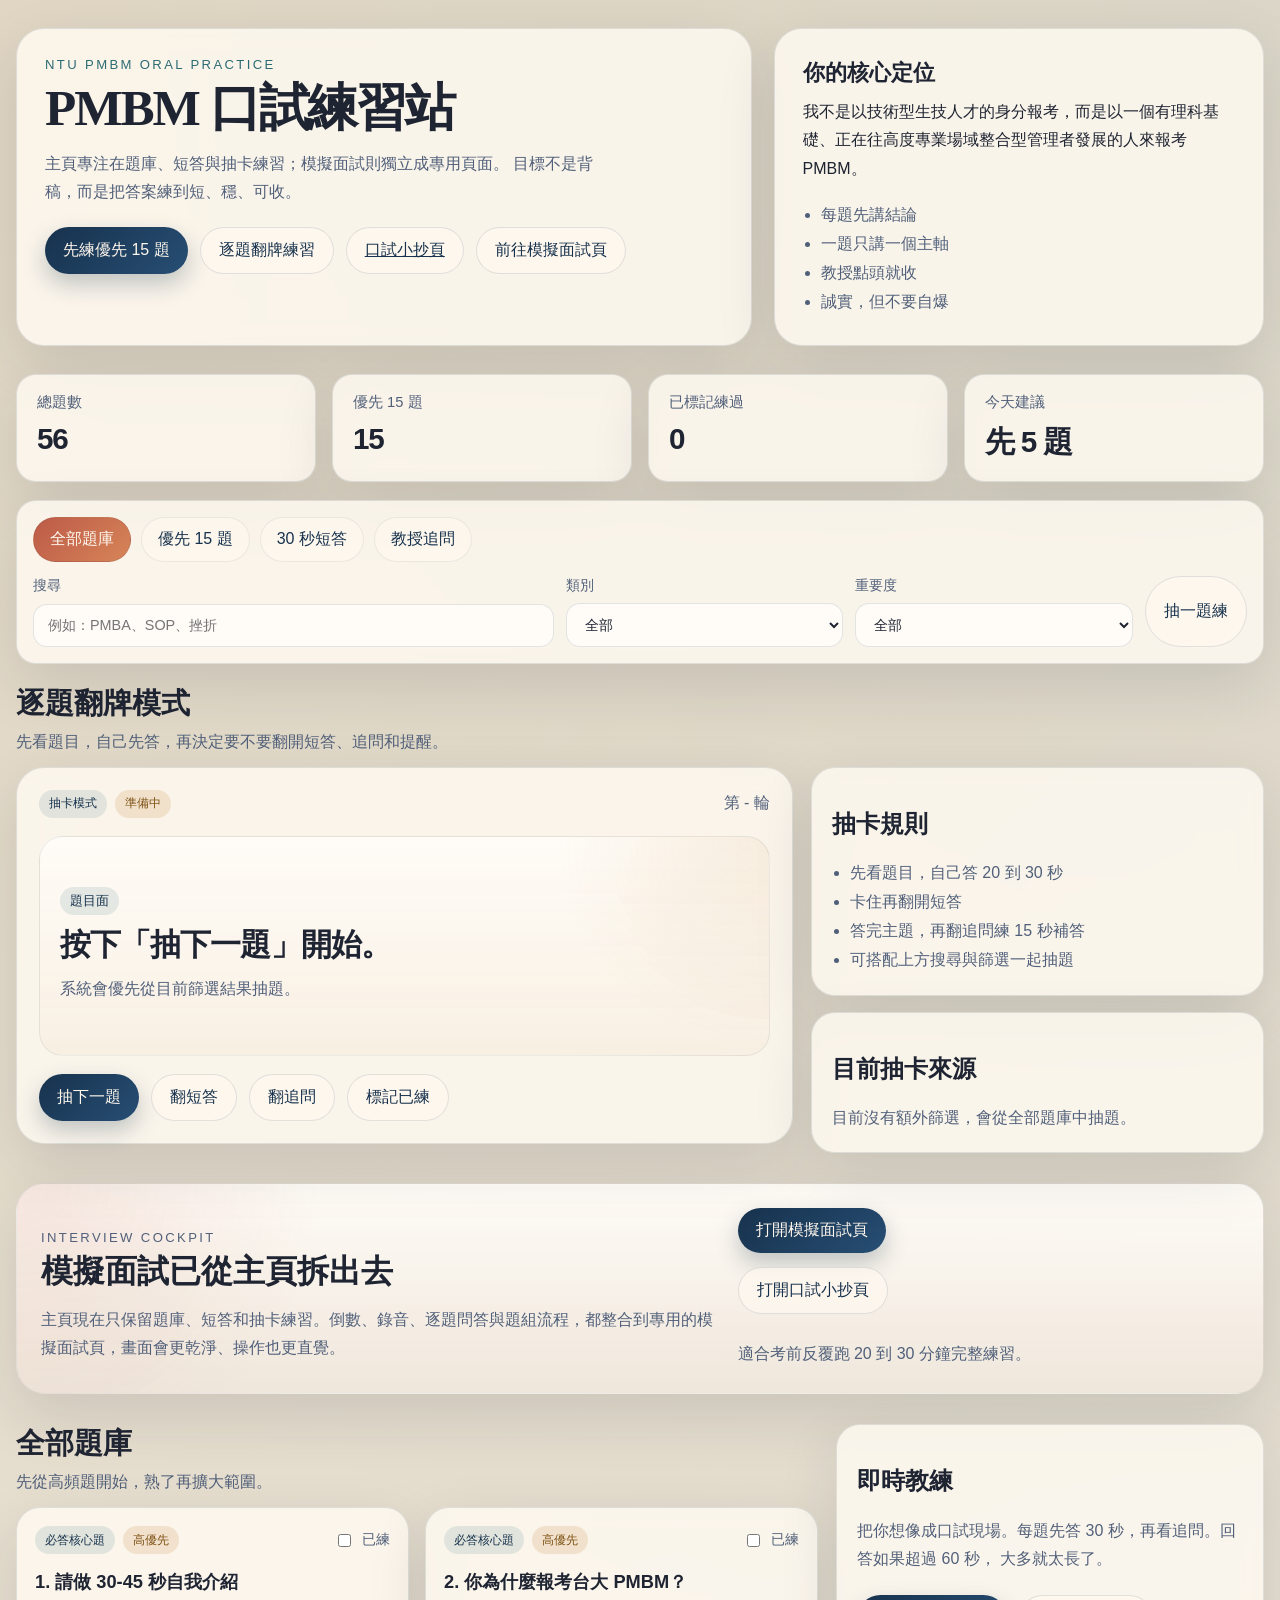
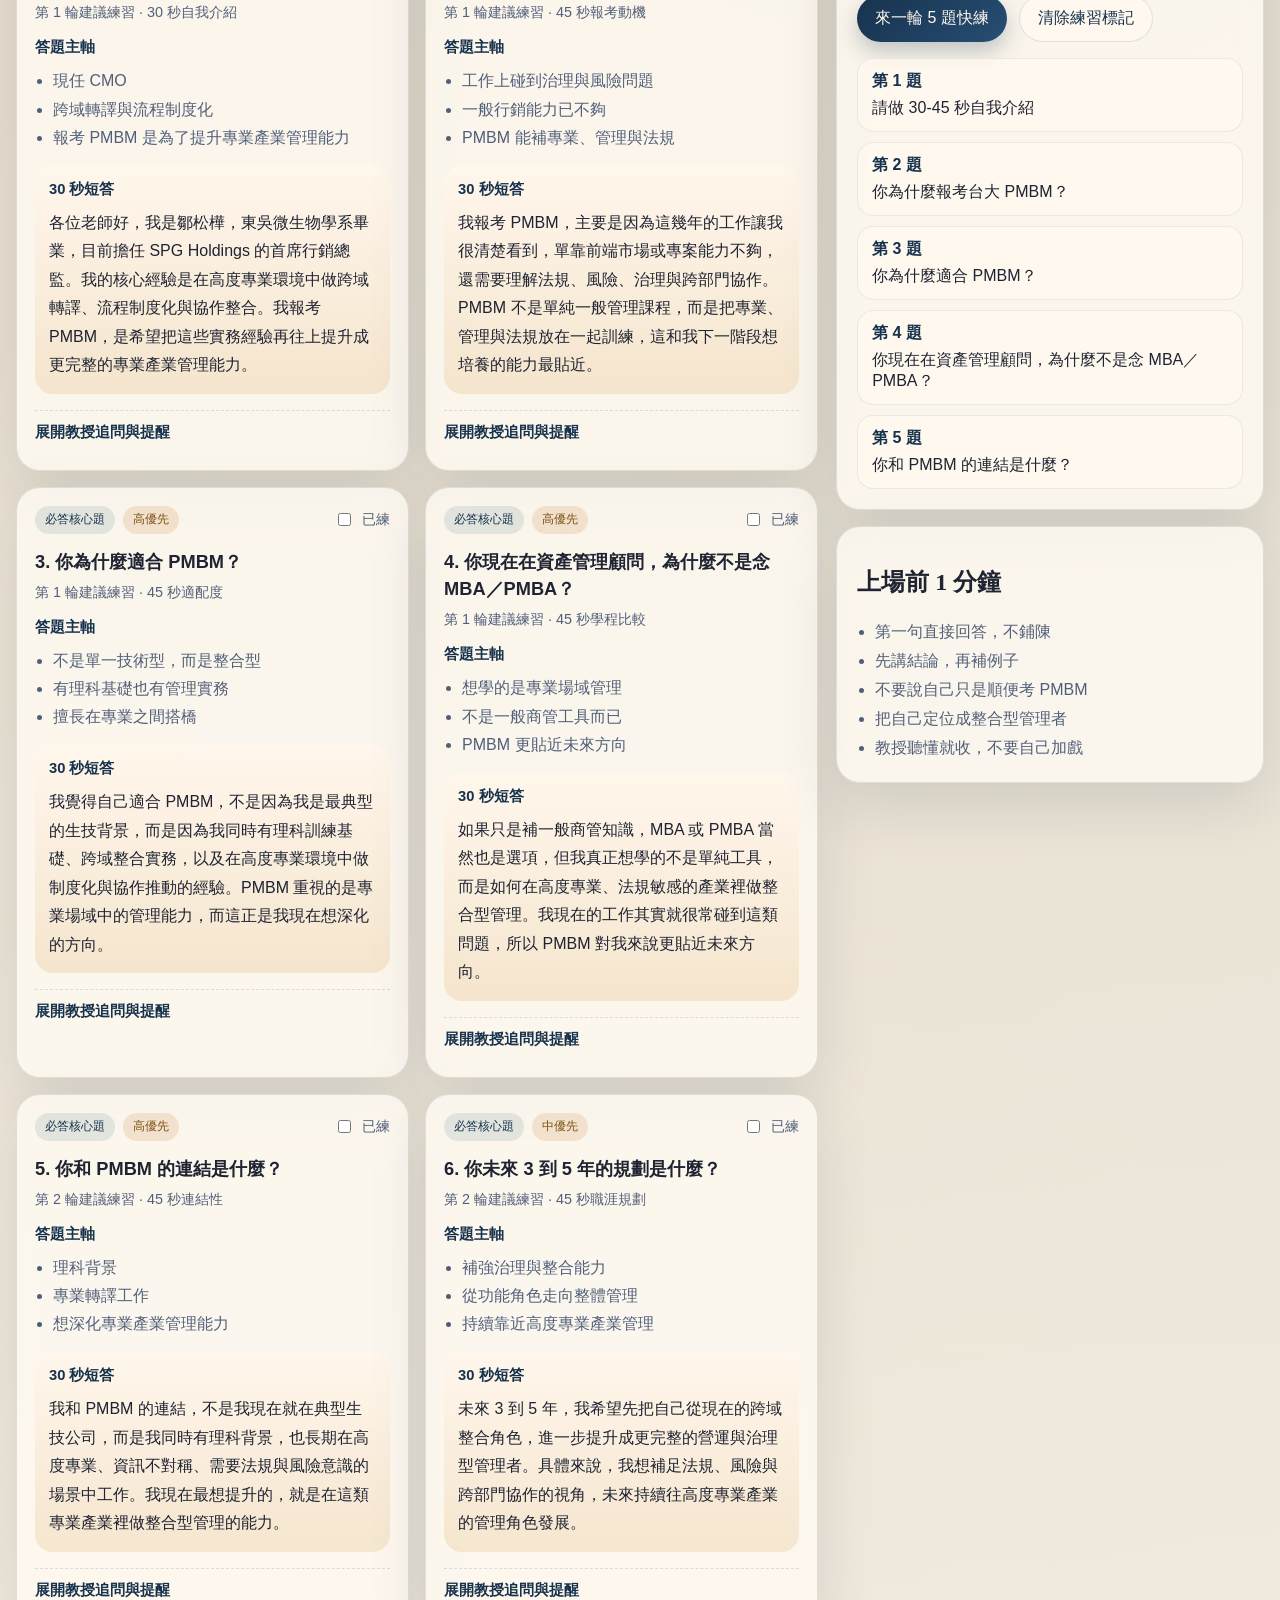
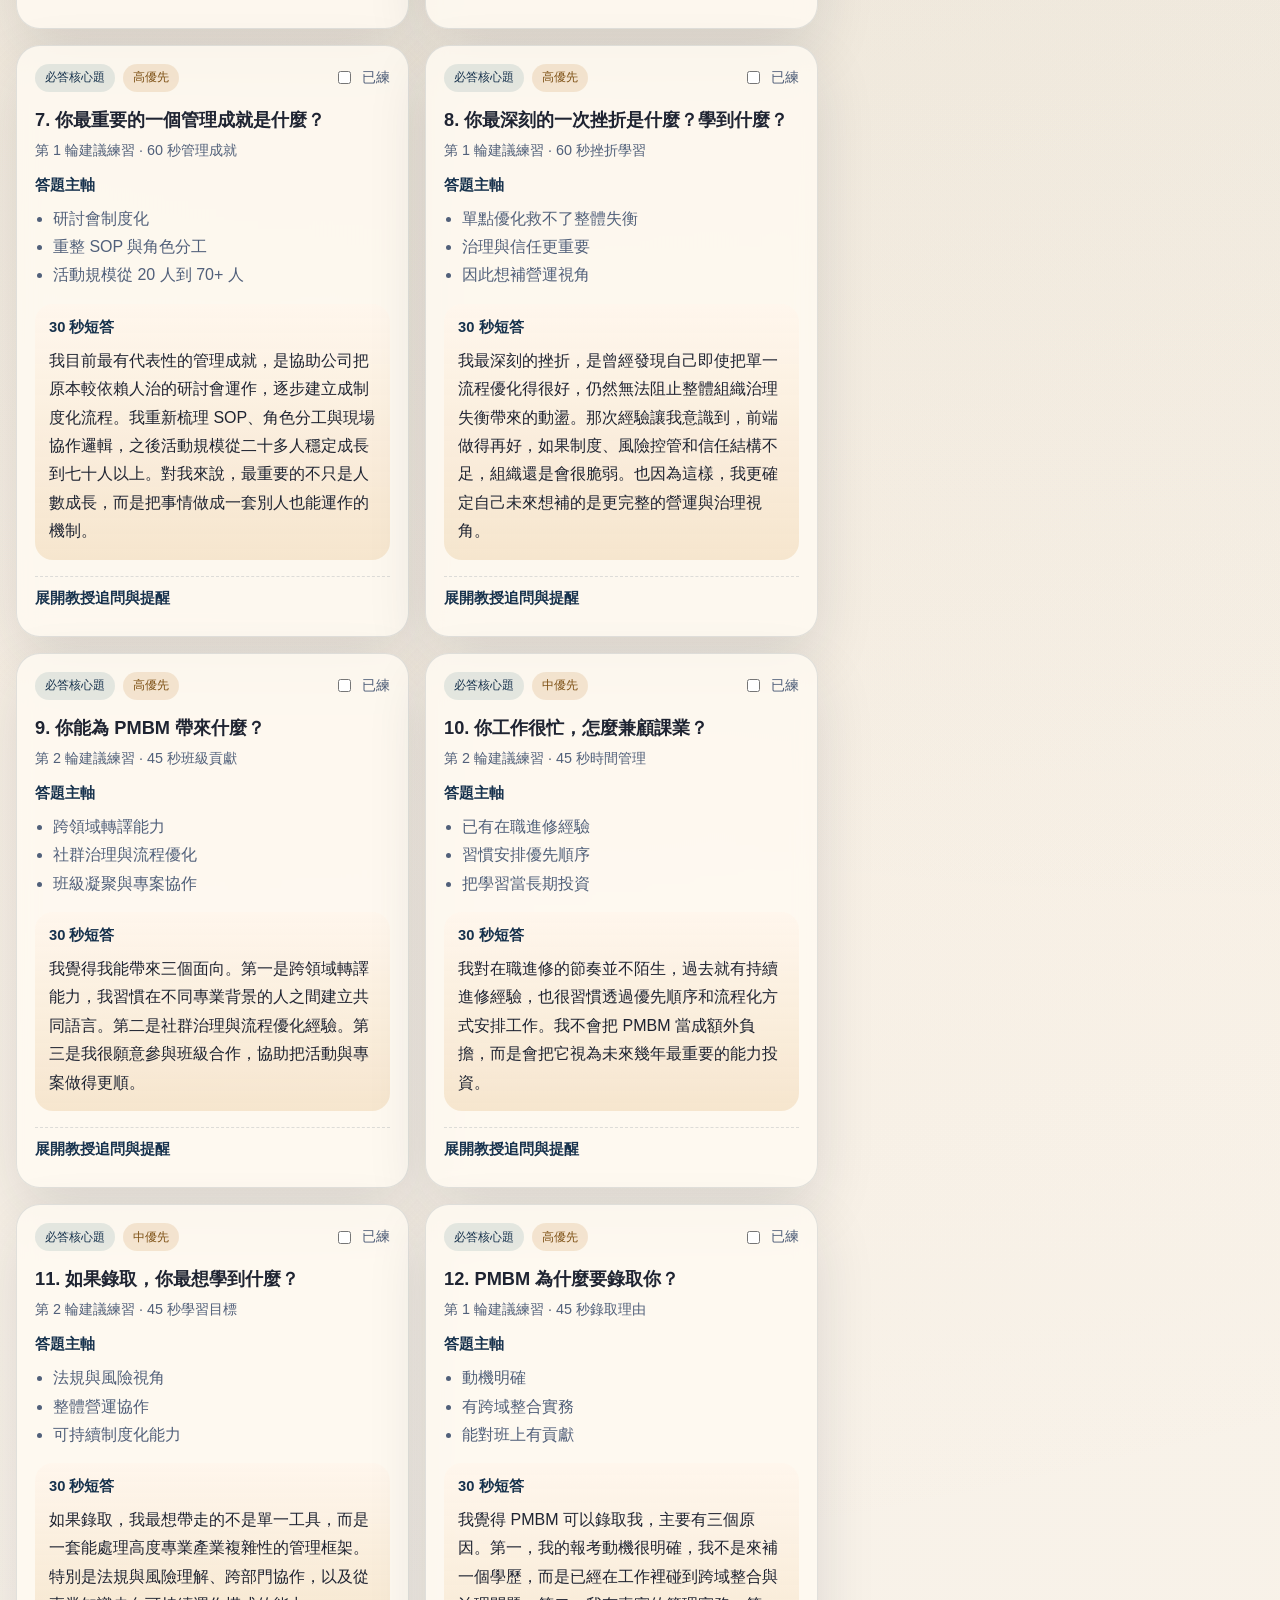
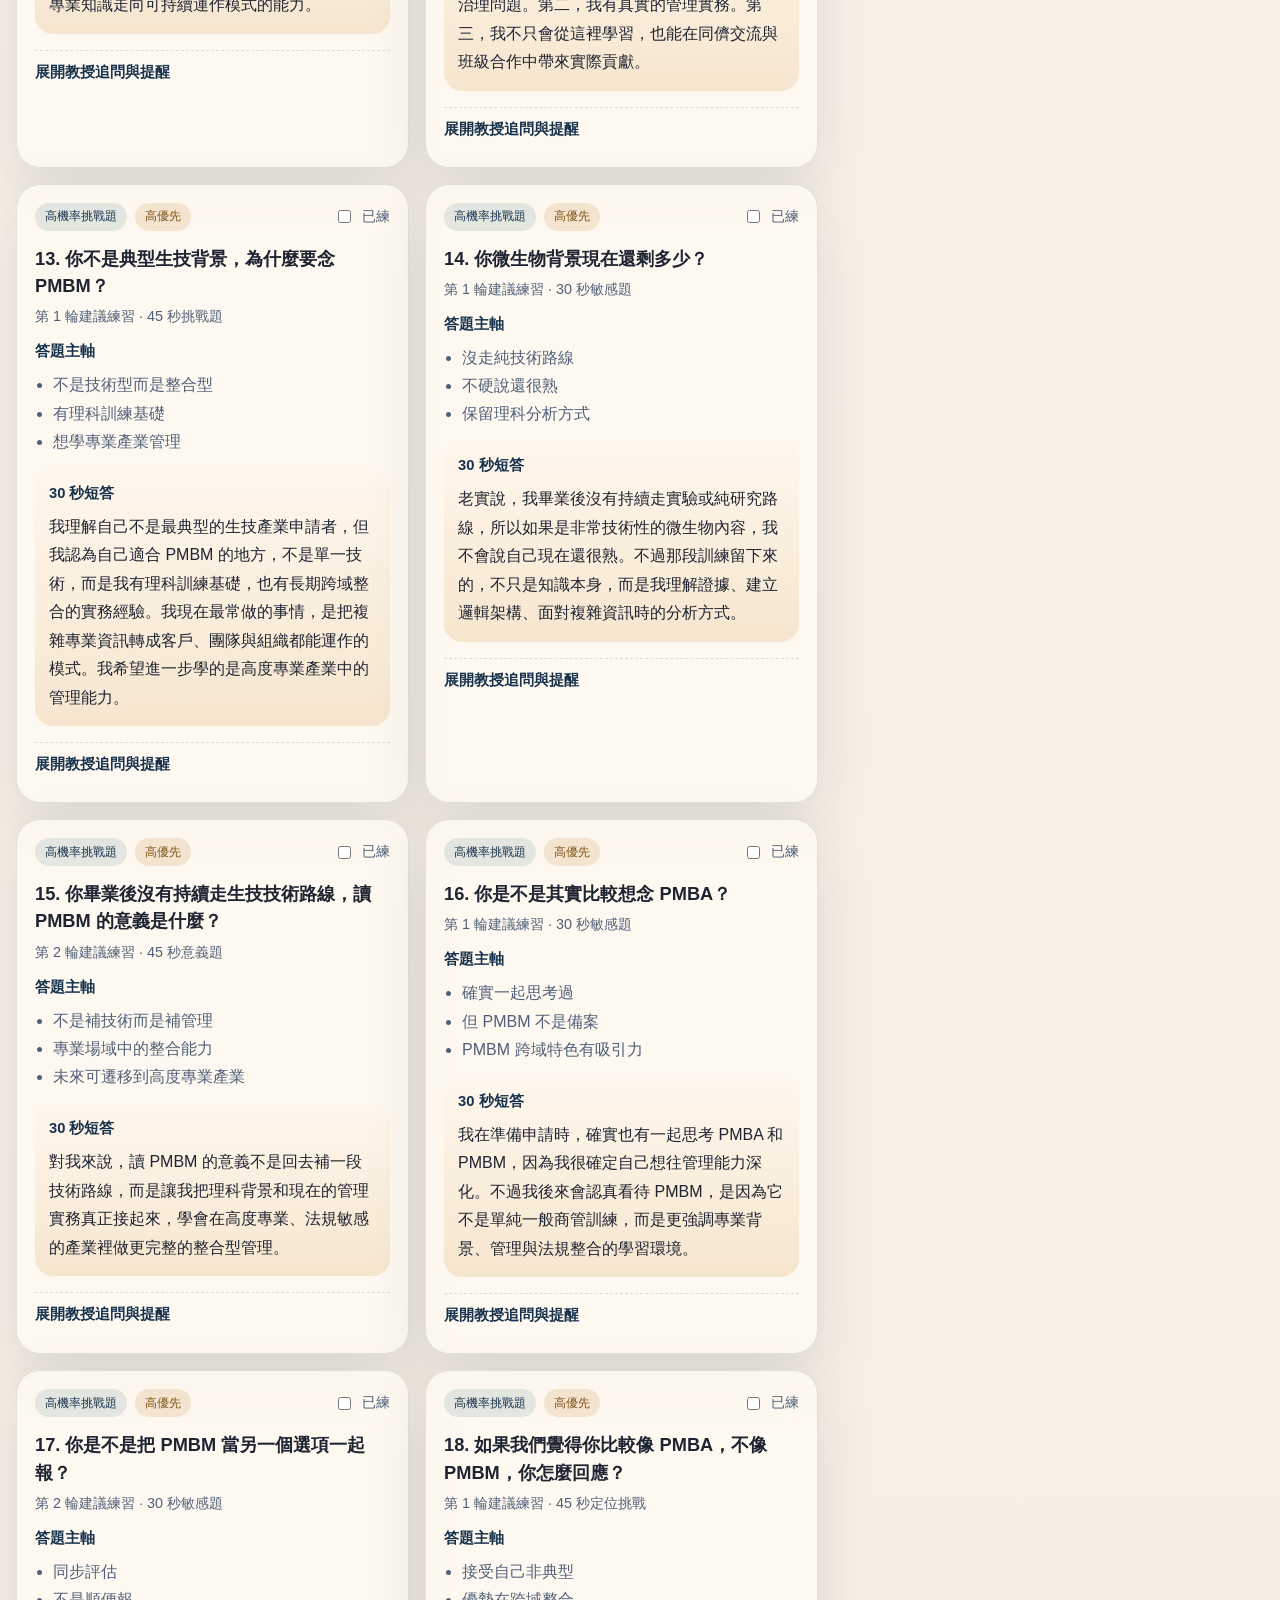
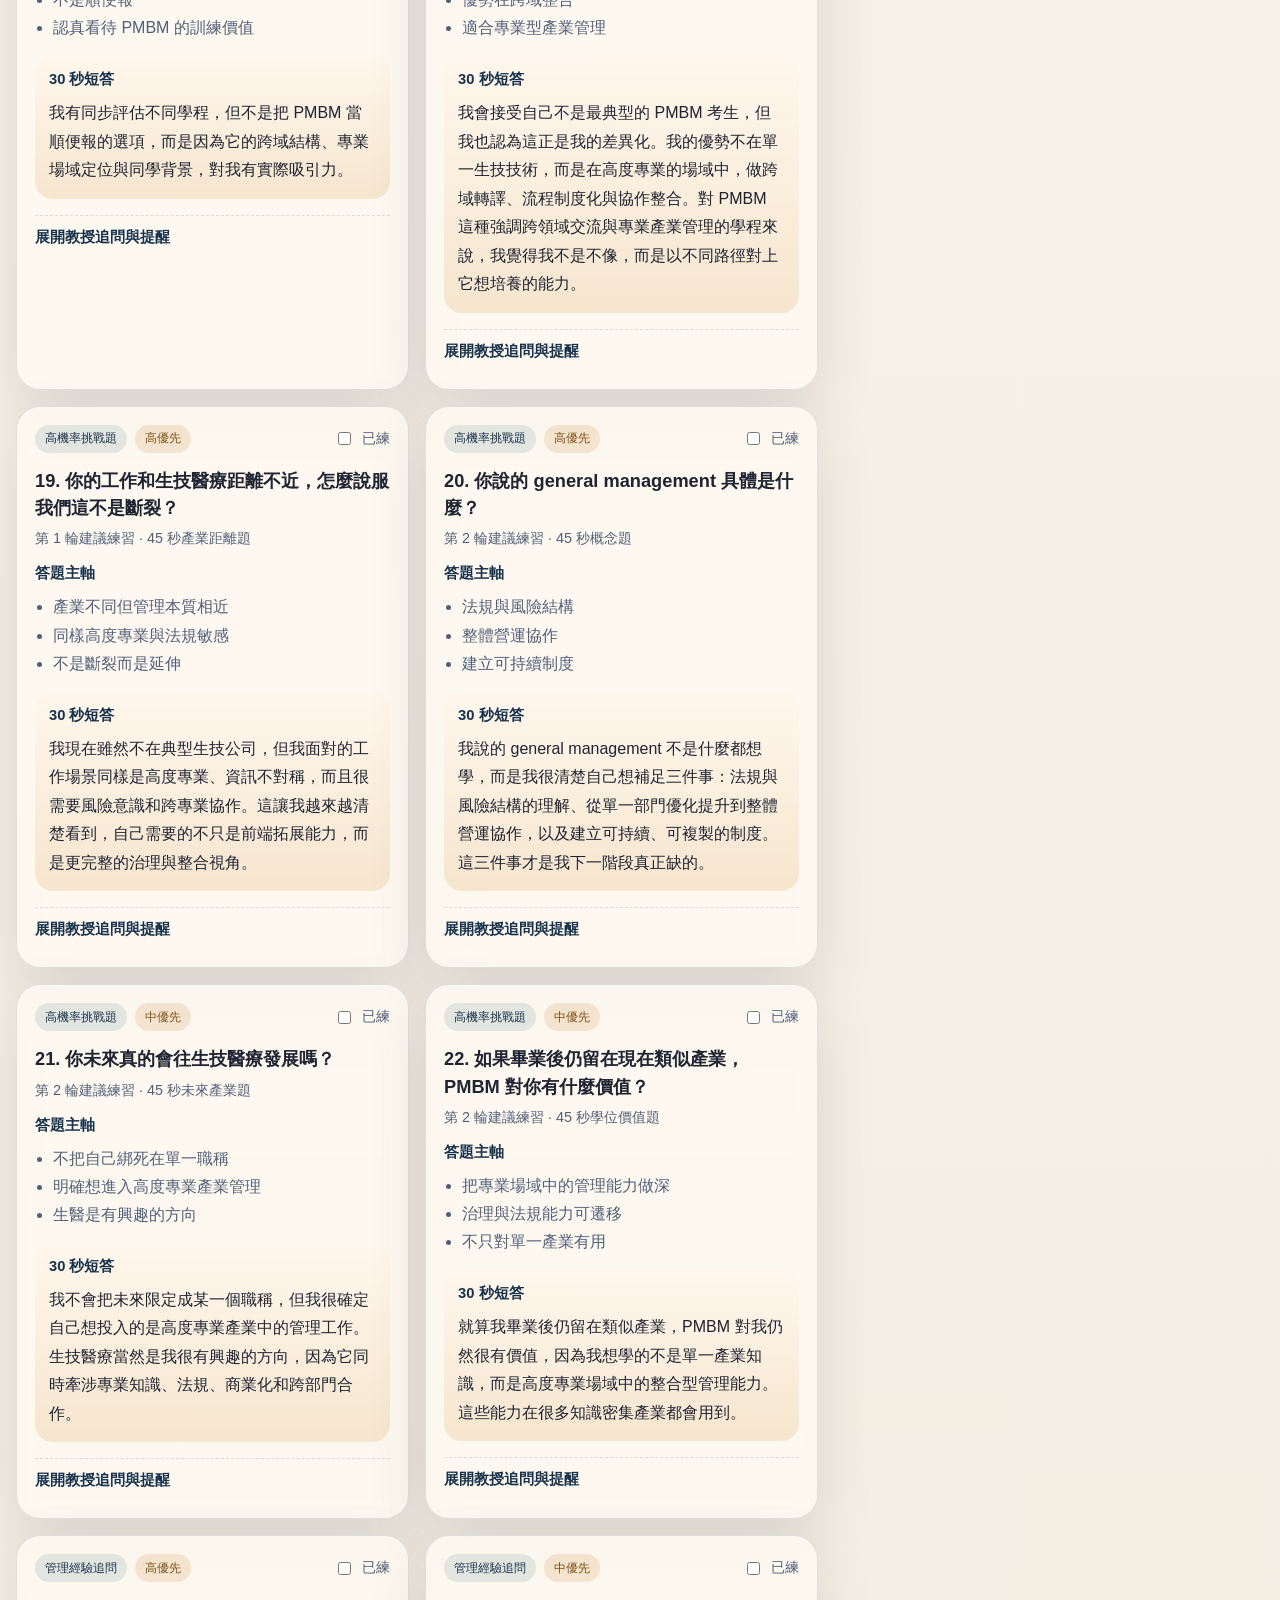
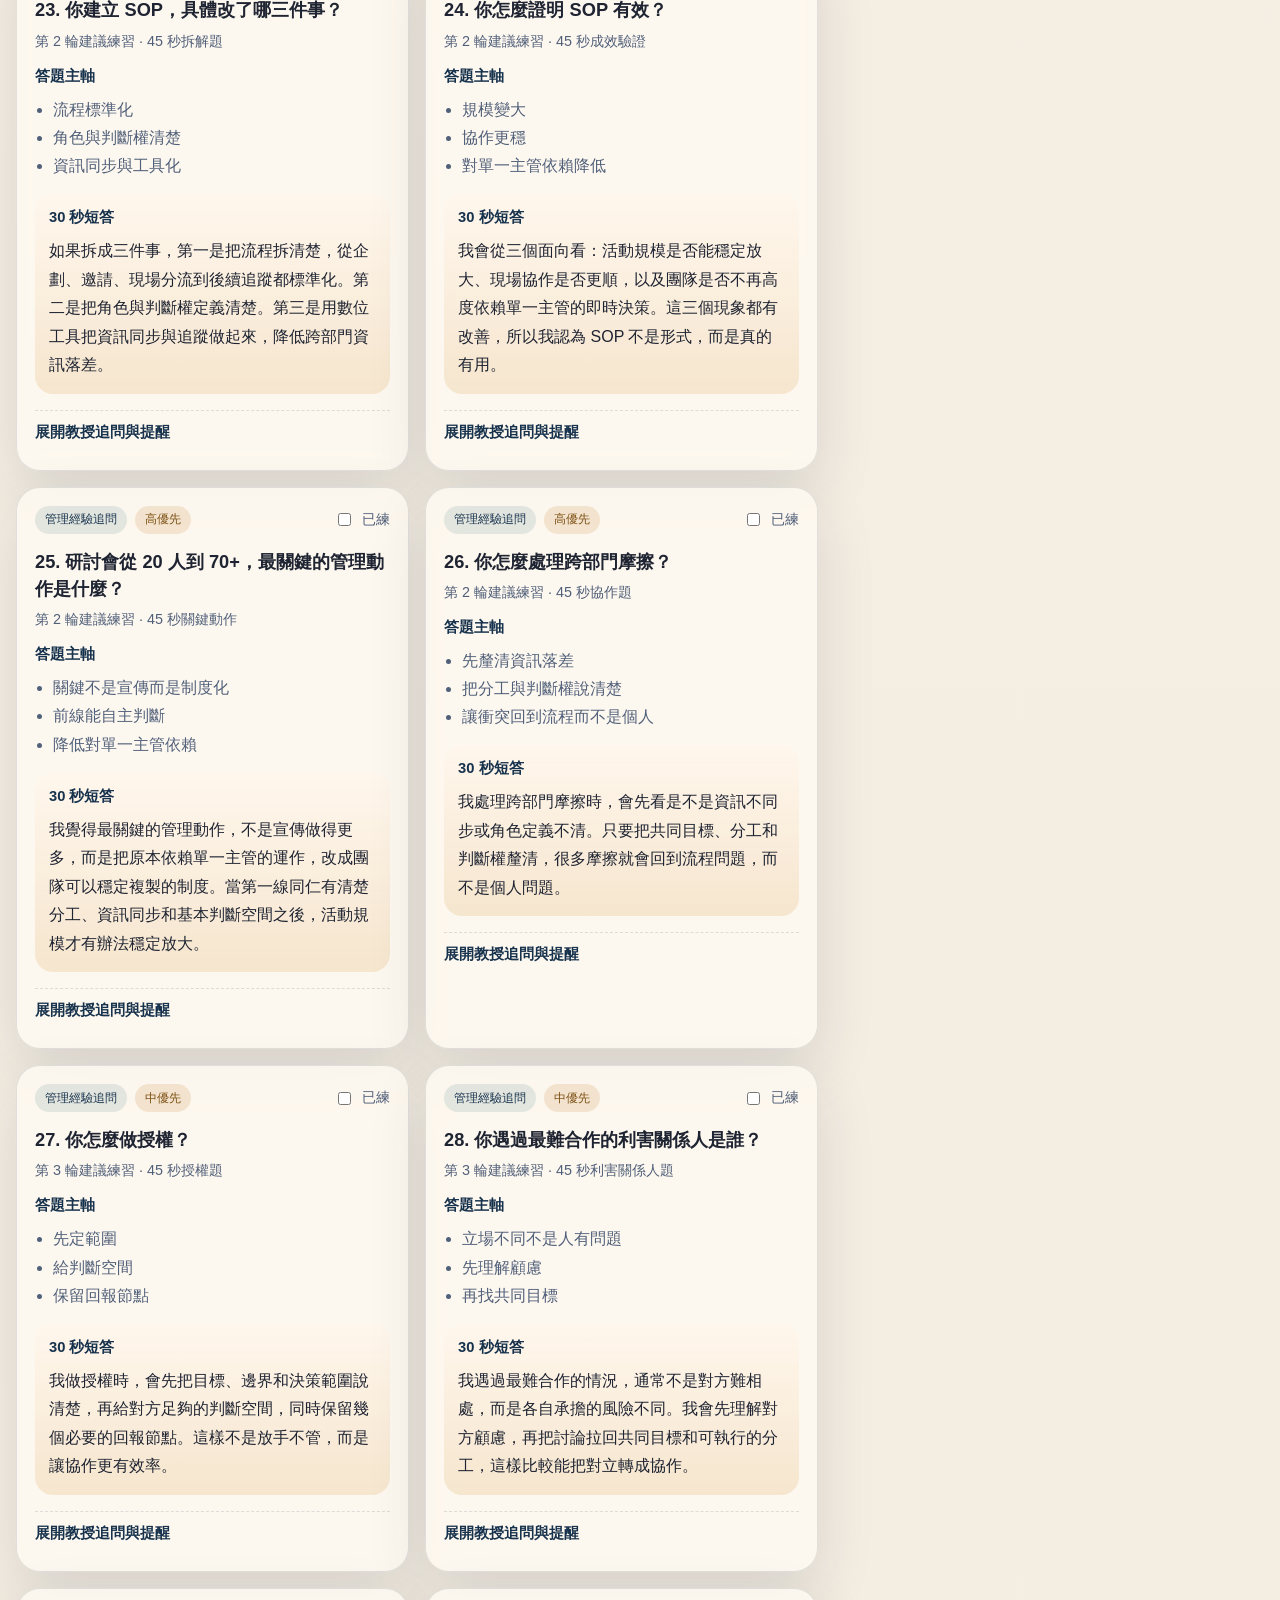
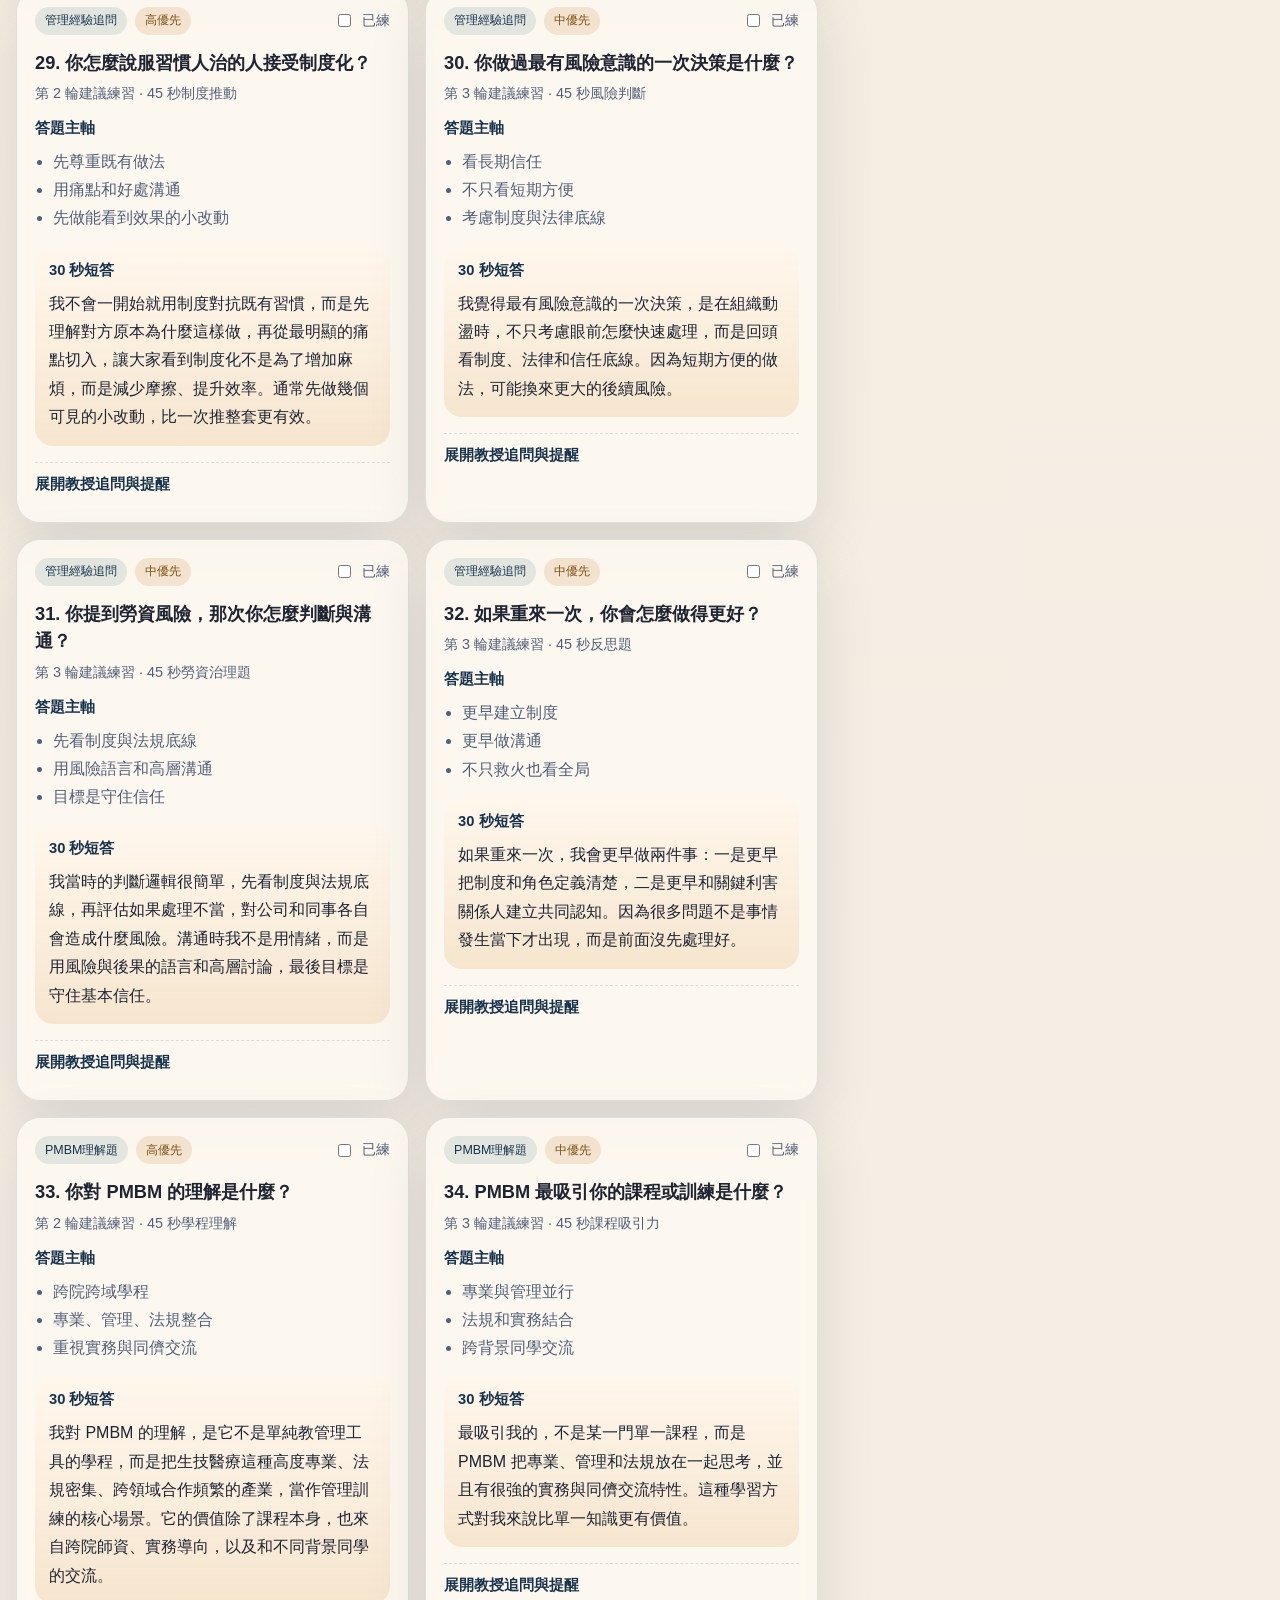
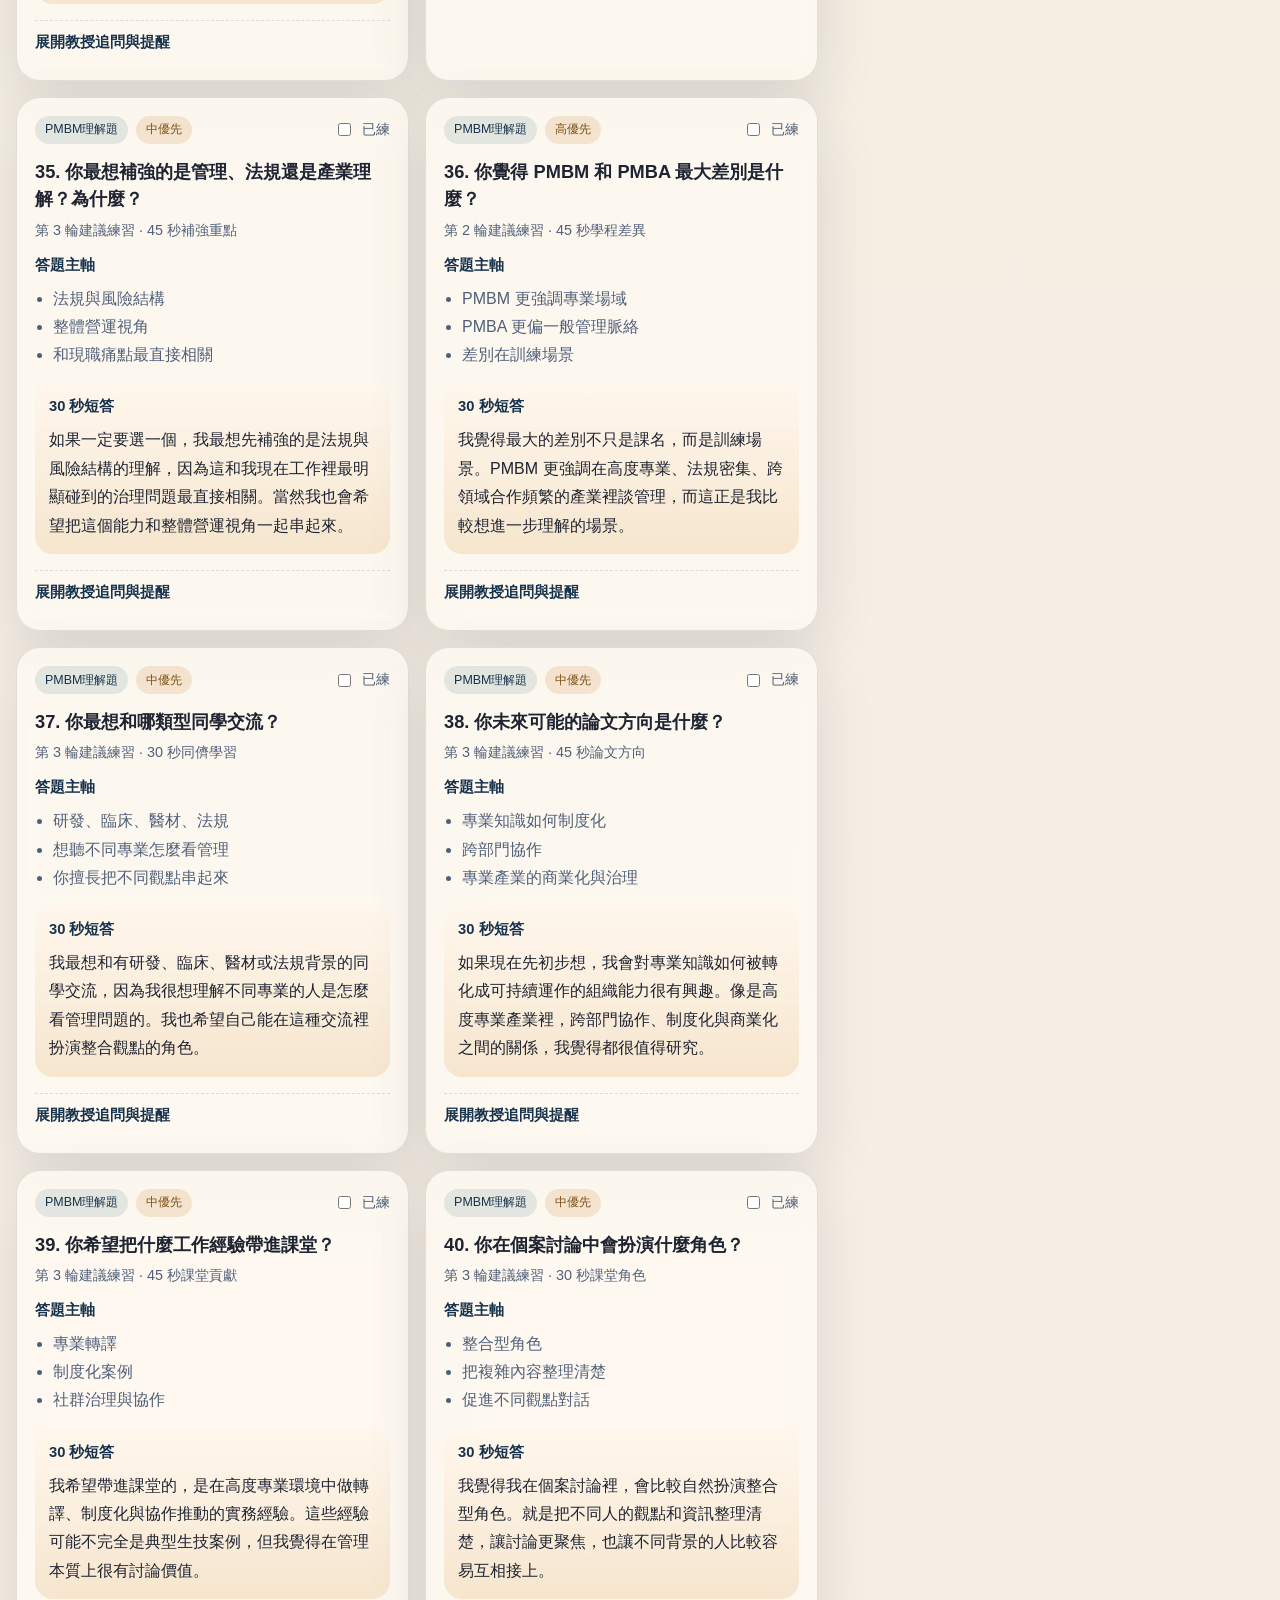
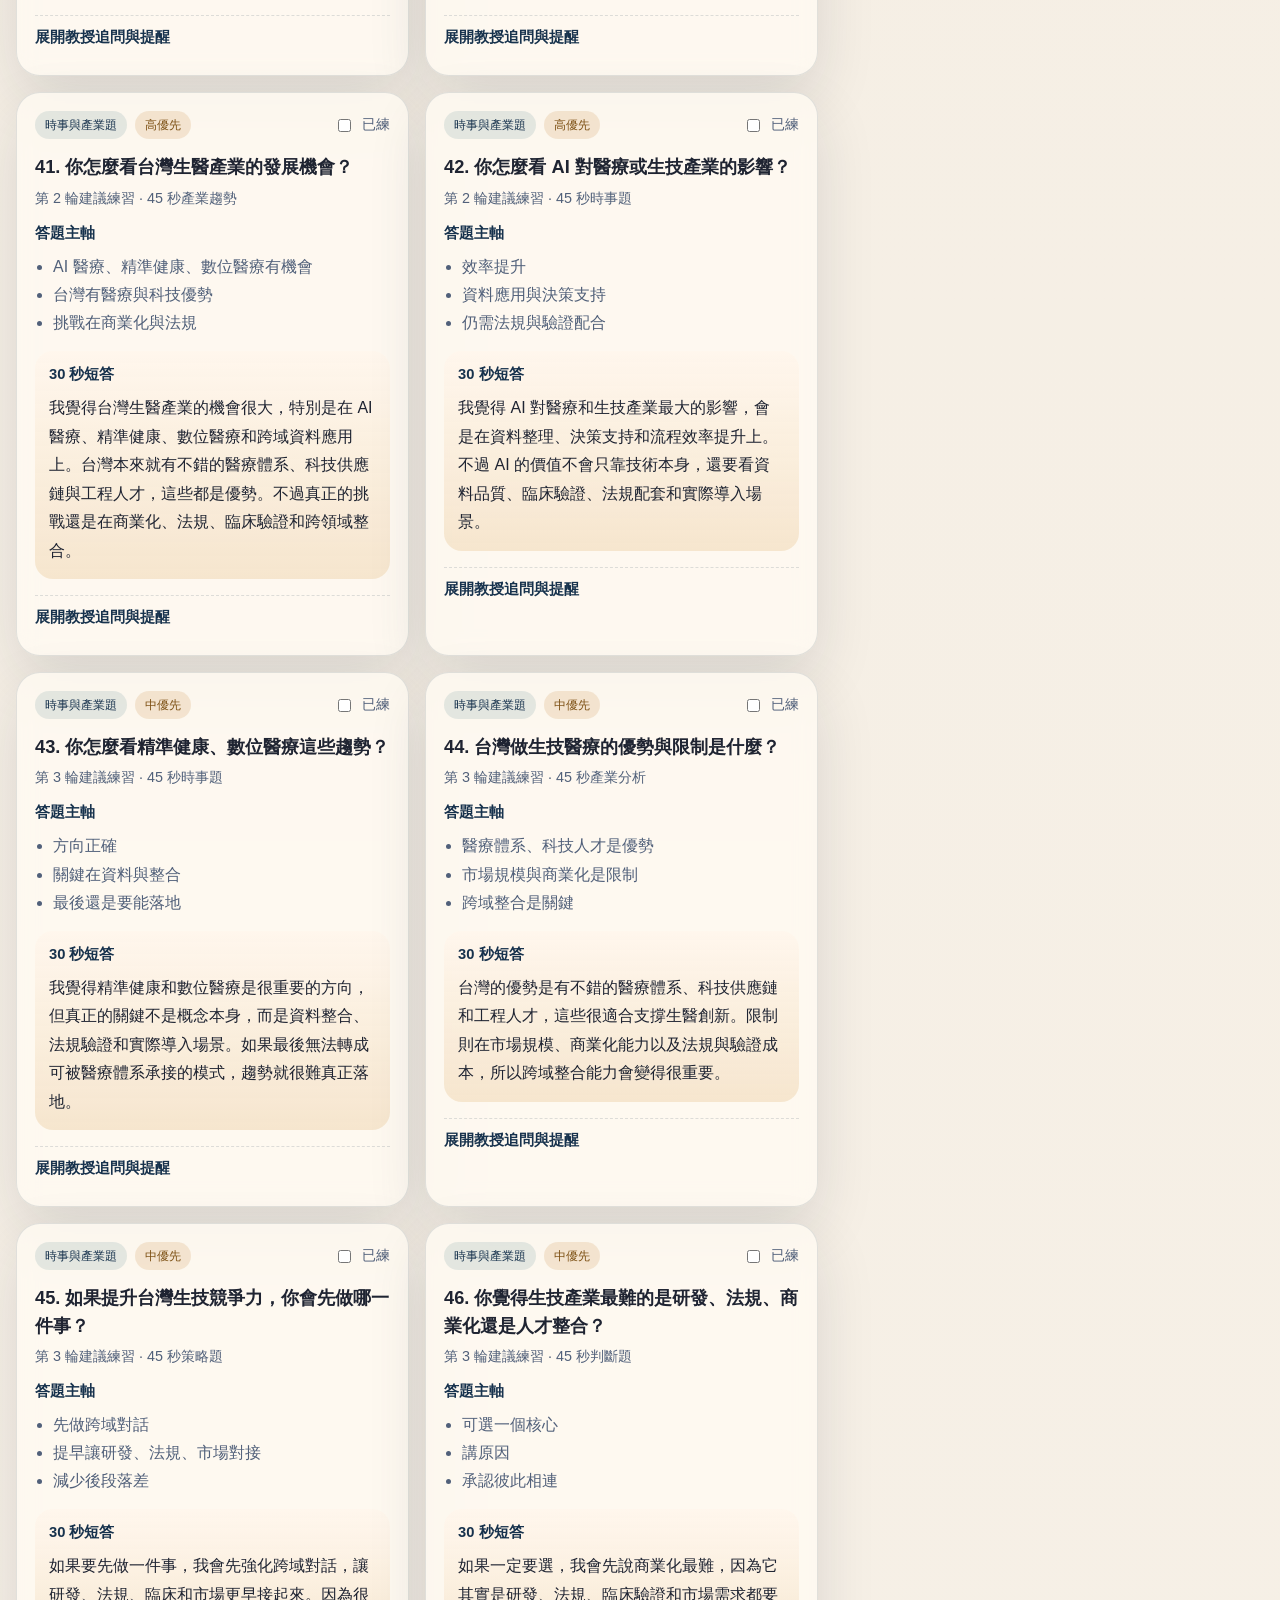
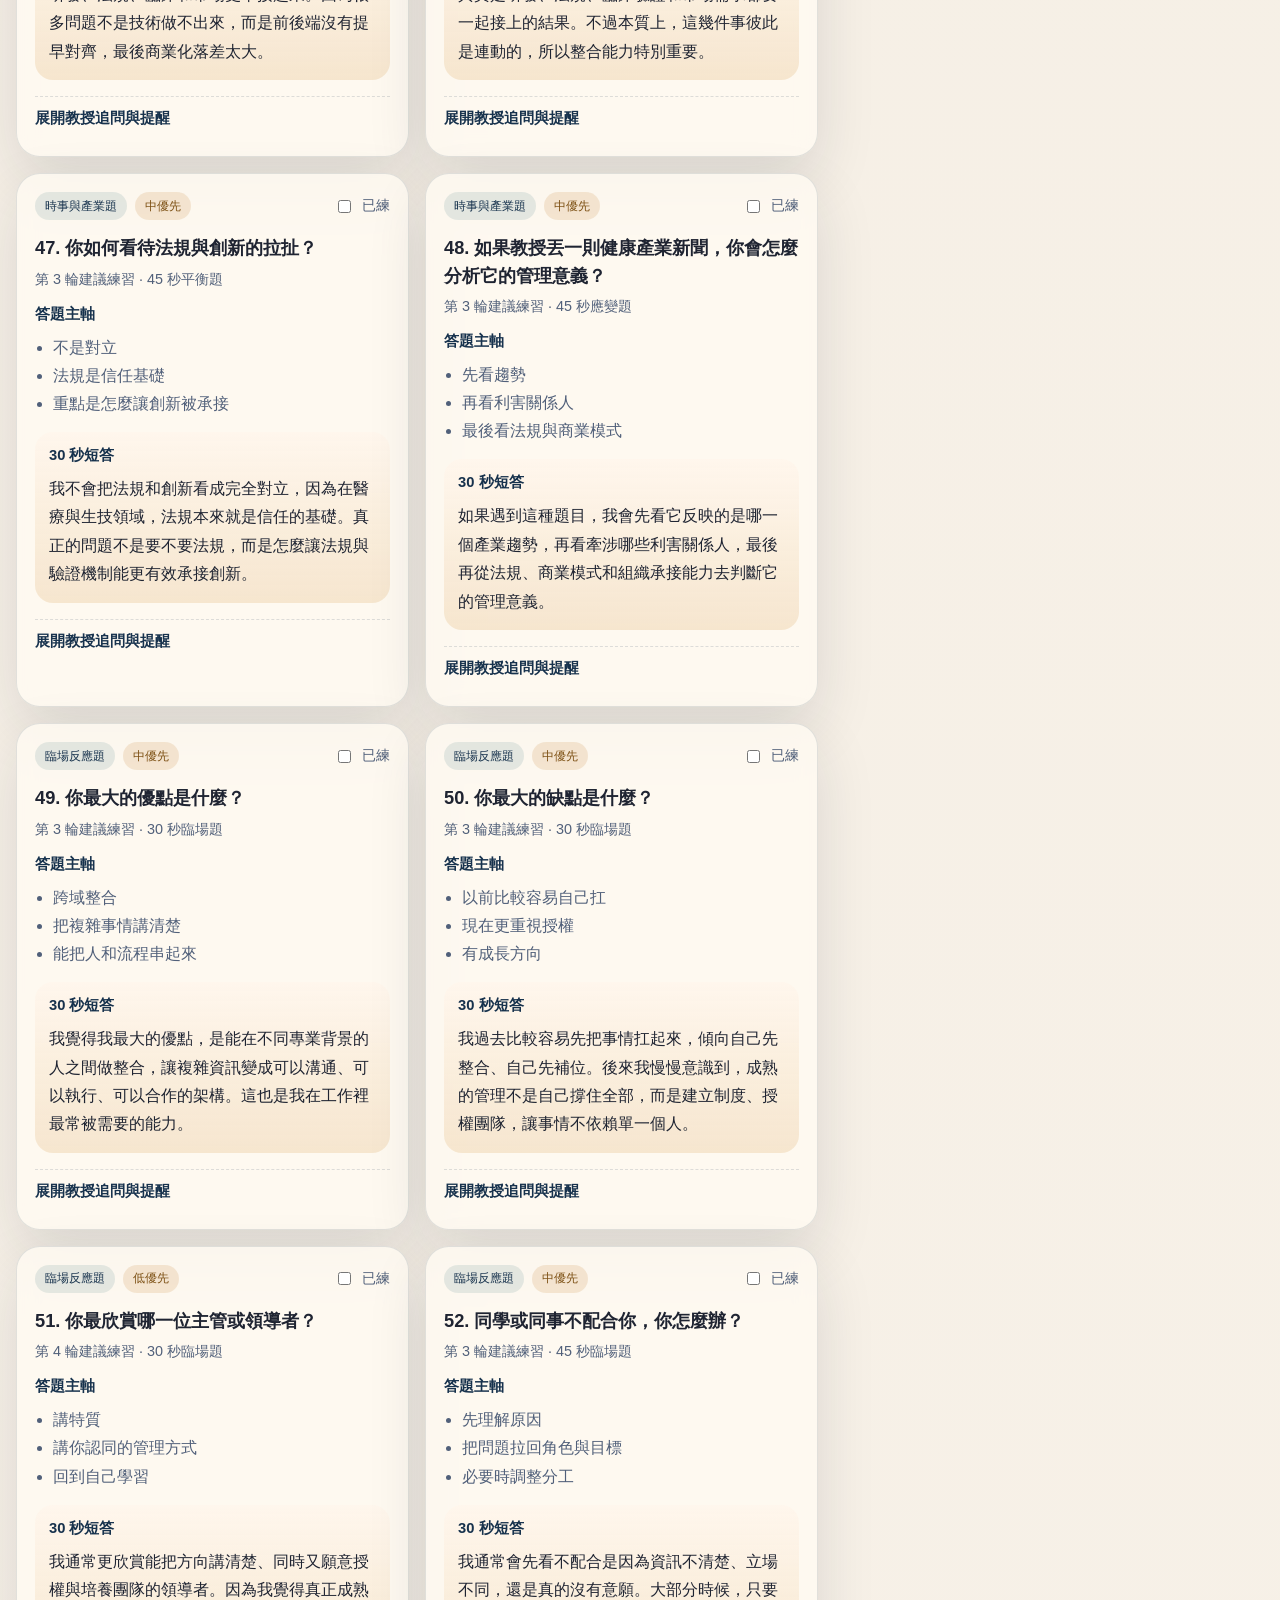
==== commit d67b1e8b: "Add interview cheat sheet page" ====
--- a/index.html
+++ b/index.html
@@ -19,6 +19,7 @@
           <div class="hero-actions">
             <button class="primary-btn" id="jump-priority">先練優先 15 題</button>
             <button class="ghost-btn" id="jump-flip">逐題翻牌練習</button>
+            <a class="ghost-btn" href="./cheat-sheet.html">口試小抄頁</a>
             <button class="ghost-btn" id="jump-mock">前往模擬面試頁</button>
           </div>
         </div>
@@ -166,6 +167,7 @@
             </div>
             <div class="mock-cta-actions">
               <a class="primary-btn mock-link-btn" href="./mock-interview.html">打開模擬面試頁</a>
+              <a class="ghost-btn mock-link-btn" href="./cheat-sheet.html">打開口試小抄頁</a>
               <p>適合考前反覆跑 20 到 30 分鐘完整練習。</p>
             </div>
           </article>
